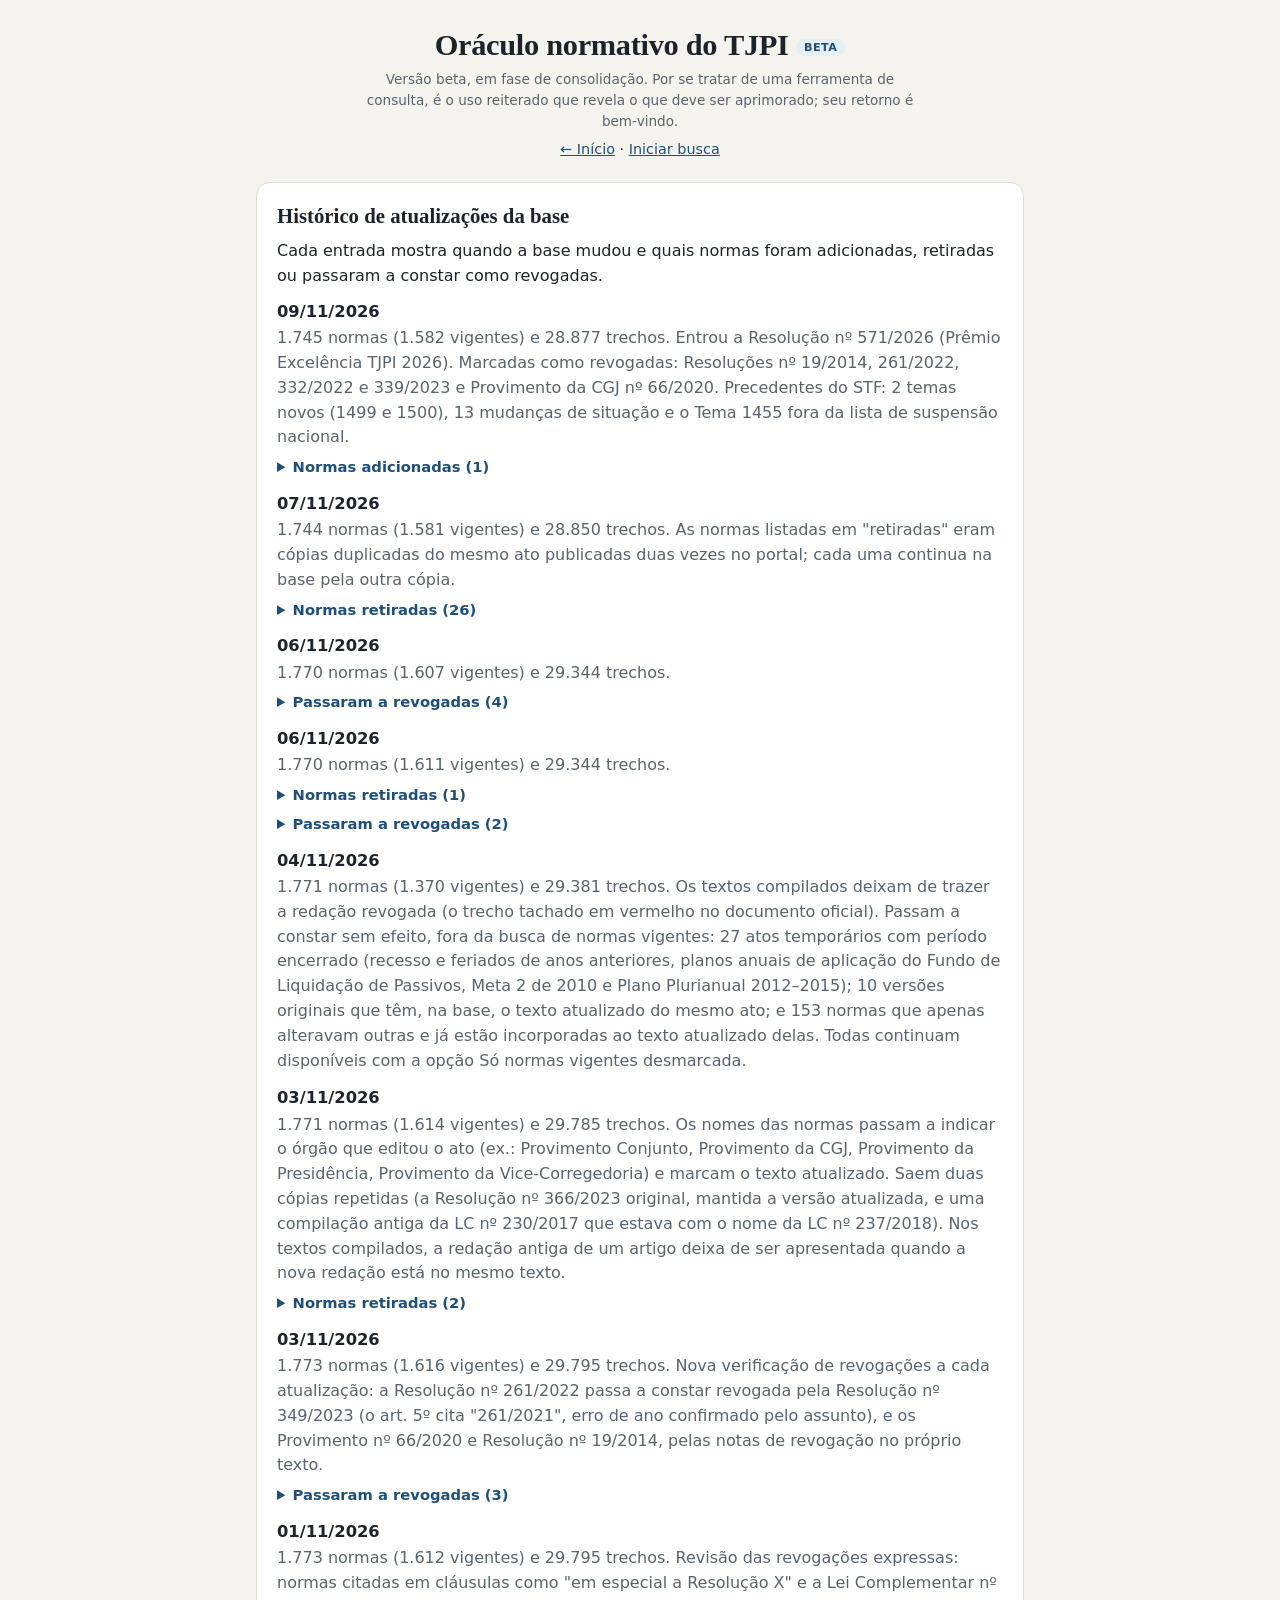
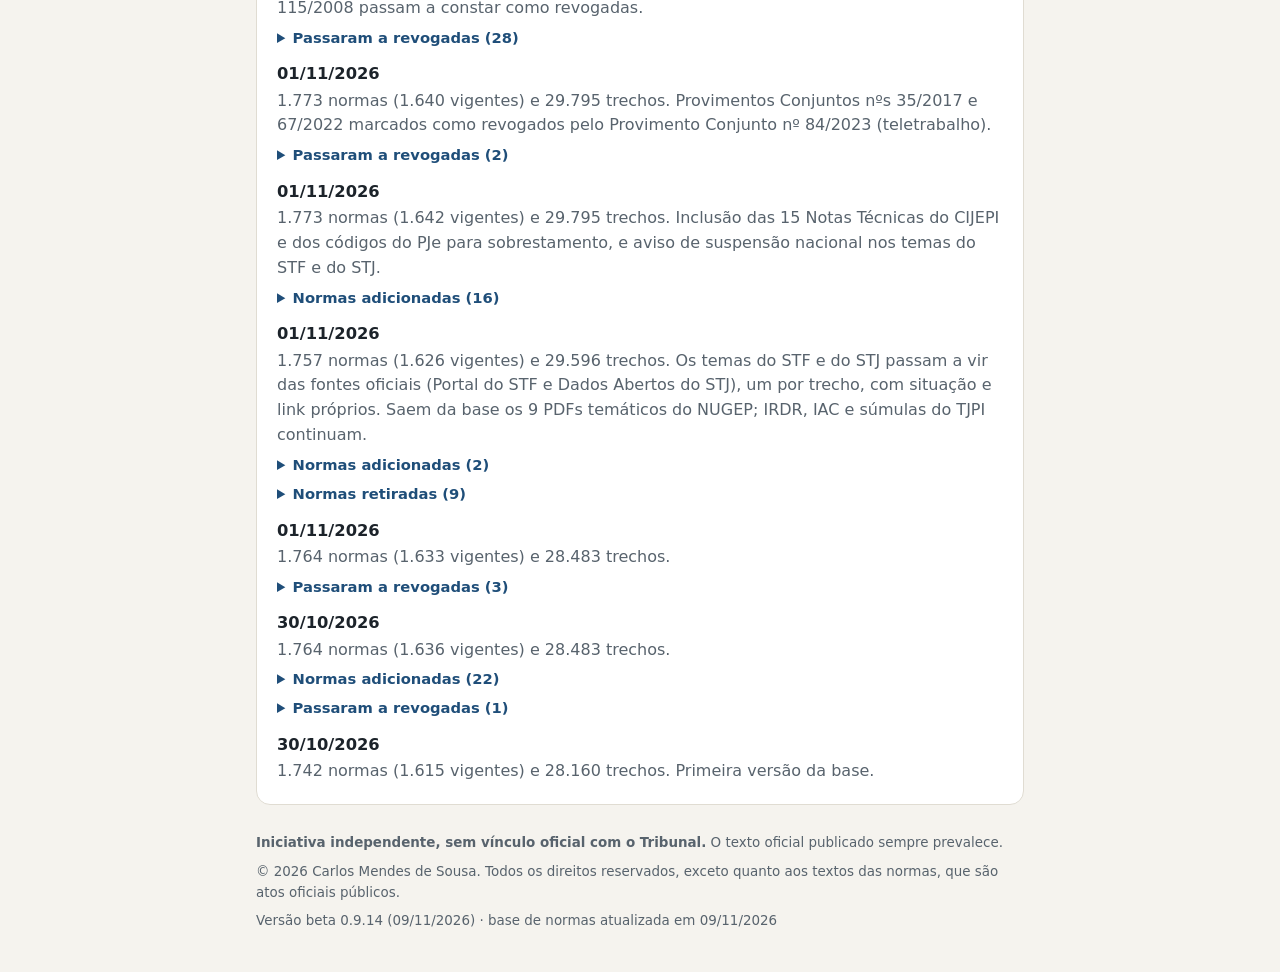
==== atualizacoes.html @ 9269ece1 "Beta 0.9.14: Resolucao 571/2026 (Premio Excelencia TJPI 2026), 5 revogacoes (Res. 19/2014, 261/2022," ====
<!doctype html>
<html lang="pt-BR">
<head>
<meta charset="utf-8">
<meta name="viewport" content="width=device-width, initial-scale=1">
<title>Histórico de atualizações</title>
<meta name="description" content="Histórico de atualizações da base de normas do Oráculo normativo do TJPI.">
<link rel="icon" href="data:image/svg+xml,%3Csvg xmlns='http://www.w3.org/2000/svg' viewBox='0 0 32 32'%3E%3Crect width='32' height='32' rx='7' fill='%231f4e79'/%3E%3Cpath d='M6 12 16 6l10 6H6Zm2 2v9m5.300-9v9m5.400-9v9m5.300-9v9M5 25h22' fill='none' stroke='%23fff' stroke-width='1.800' stroke-linecap='round' stroke-linejoin='round'/%3E%3C/svg%3E">
<link rel="stylesheet" href="estilo.css?v=27d7f47ef791">
</head>
<body>
<header class="topo">
  <h1><a href="index.html" class="titulo-link">Oráculo normativo do TJPI</a> <span class="selo beta">Beta</span></h1>
  <p class="aviso-beta">Versão beta, em fase de consolidação. Por se tratar de uma ferramenta de consulta, é o uso reiterado que revela o que deve ser aprimorado; seu retorno é bem-vindo.</p>
  <p class="nav-topo"><a href="index.html">← Início</a> · <a href="busca.html">Iniciar busca</a></p>
</header>

<main>
  <section class="bloco">
    <h2>Histórico de atualizações da base</h2>
    <p>Cada entrada mostra quando a base mudou e quais normas foram adicionadas, retiradas ou passaram a constar como revogadas.</p>
    <ol id="historico" class="historico"></ol>
    <p id="vazio" class="dica" hidden>Não foi possível carregar o histórico agora.</p>
  </section>
</main>

<footer class="rodape">
  <p><strong>Iniciativa independente, sem vínculo oficial com o Tribunal.</strong> O texto oficial publicado sempre prevalece.</p>
  <p>&copy; 2026 Carlos Mendes de Sousa. Todos os direitos reservados, exceto quanto aos textos das normas, que s&atilde;o atos oficiais p&uacute;blicos.</p>
  <p class="versao-site" data-versao>Versão beta 0.9 (02/11/2026)</p>
</footer>
<script src="versao.js?v=27d7f47ef791"></script>

<script>
  function lista(titulo, nomes) {
    if (!nomes.length) return null;
    const d = document.createElement("details"), s = document.createElement("summary"), ul = document.createElement("ul");
    s.textContent = `${titulo} (${nomes.length})`;
    nomes.forEach((n) => { const li = document.createElement("li"); li.textContent = n; ul.appendChild(li); });
    d.append(s, ul);
    return d;
  }
  fetch("dados/historico.json?" + Date.now()).then((r) => r.json()).then((h) => {
    const ol = document.getElementById("historico");
    h.forEach((e) => {
      const li = document.createElement("li"), t = document.createElement("h3"), p = document.createElement("p");
      const [a, m, d] = e.data.split("-");
      t.textContent = `${d}/${m}/${a}`;
      p.textContent = `${e.normas.toLocaleString("pt-BR")} normas (${e.vigentes.toLocaleString("pt-BR")} vigentes) e ${e.trechos.toLocaleString("pt-BR")} trechos. ${e.nota || ""}`;
      li.append(t, p);
      [["Normas adicionadas", e.adicionadas], ["Normas retiradas", e.retiradas], ["Passaram a revogadas", e.revogadas]]
        .forEach(([ti, ns]) => { const x = lista(ti, ns); if (x) li.append(x); });
      ol.appendChild(li);
    });
  }).catch(() => { document.getElementById("vazio").hidden = false; });
</script>
<script data-goatcounter="https://oraculo-normativo.goatcounter.com/count" async src="https://gc.zgo.at/count.js"></script>
</body>
</html>
---- estilo.css ----
:root {
  --fundo: #f5f3ee;
  --cartao: #ffffff;
  --cartao-2: #faf8f4;
  --texto: #1c232a;
  --suave: #58636d;
  --borda: #e0dcd2;
  --borda-forte: #bdb7a9;
  --primaria: #1f4e79;
  --primaria-forte: #173c5e;
  --primaria-fundo: #e6eef5;
  --primaria-texto: #ffffff;
  --vigente: #1e6b3a;
  --vigente-fundo: #e3f2e7;
  --revogada: #9a2b1f;
  --revogada-fundo: #f8e4e1;
  --marca-texto: #fff0a8;
  --sombra: 0 1px 2px rgba(28, 35, 42, .05), 0 4px 16px rgba(28, 35, 42, .05);
  --titulo: "Iowan Old Style", "Palatino Linotype", Palatino, Georgia, serif;
}
@media (prefers-color-scheme: dark) {
  :root:not([data-theme="light"]) {
    --fundo: #14181c; --cartao: #1d2328; --cartao-2: #191e23; --texto: #e7e9eb; --suave: #a0abb4;
    --borda: #30383f; --borda-forte: #4a545c; --primaria: #7db4e6; --primaria-forte: #9cc7ee;
    --primaria-fundo: #1f3142; --primaria-texto: #0d1b27; --vigente: #8fd3a5; --vigente-fundo: #1d3527;
    --revogada: #f0a196; --revogada-fundo: #3d221e; --marca-texto: #5a4d00;
    --sombra: 0 1px 2px rgba(0, 0, 0, .3);
  }
}
:root[data-theme="dark"] {
  --fundo: #14181c; --cartao: #1d2328; --cartao-2: #191e23; --texto: #e7e9eb; --suave: #a0abb4;
  --borda: #30383f; --borda-forte: #4a545c; --primaria: #7db4e6; --primaria-forte: #9cc7ee;
  --primaria-fundo: #1f3142; --primaria-texto: #0d1b27; --vigente: #8fd3a5; --vigente-fundo: #1d3527;
  --revogada: #f0a196; --revogada-fundo: #3d221e; --marca-texto: #5a4d00;
  --sombra: 0 1px 2px rgba(0, 0, 0, .3);
}

* { box-sizing: border-box; }
[hidden] { display: none !important; }
html { scroll-behavior: smooth; -webkit-text-size-adjust: 100%; }
body {
  margin: 0; background: var(--fundo); color: var(--texto);
  font: 16px/1.55 system-ui, -apple-system, "Segoe UI", Roboto, sans-serif;
}
main, .topo, .rodape { max-width: 800px; margin: 0 auto; padding: 0 16px; }
:focus-visible { outline: 2px solid var(--primaria); outline-offset: 2px; }
a { color: var(--primaria); }

/* cabecalho */
.topo { padding-top: 28px; padding-bottom: 8px; text-align: center; }
.templo { display: block; width: 104px; height: auto; margin: 0 auto 10px; color: var(--primaria); opacity: .75; }
h1 { margin: 0; font: 600 1.9rem/1.15 var(--titulo); letter-spacing: -.01em; }

.titulo-link { color: inherit; text-decoration: none; }
.nav-topo { margin: 6px 0 0; font-size: .9rem; }
.aviso-beta { max-width: 560px; margin: 6px auto 0; color: var(--suave); font-size: .85rem; }
.lema { max-width: 560px; margin: 10px auto 0; color: var(--suave); font-size: 1.05rem; }

/* pagina inicial */
.bloco { background: var(--cartao); border: 1px solid var(--borda); border-radius: 14px; padding: 20px; margin-top: 14px; }
.bloco h2 { margin: 0 0 10px; font: 600 1.3rem/1.25 var(--titulo); }
.bloco h3 { margin: 0 0 4px; font-size: 1.02rem; line-height: 1.3; }
.bloco p { margin: 0 0 10px; }
.bloco p:last-child { margin-bottom: 0; }
.como { list-style: none; padding: 0; margin: 14px 0; display: grid; gap: 14px; }
.como li { display: flex; gap: 12px; align-items: flex-start; }
.como p { margin: 0; color: var(--suave); }
.confira { color: var(--suave); font-size: .92rem; }
.botao-principal {
  display: block; width: fit-content; min-width: 260px; margin: 18px auto 10px; padding: 14px 32px; border-radius: 12px; text-align: center;
  background: var(--primaria); color: var(--primaria-texto); font-weight: 700; font-size: 1.08rem; letter-spacing: .04em; text-decoration: none;
  box-shadow: var(--sombra); transition: background .15s;
}
.botao-principal:hover { background: var(--primaria-forte); }
.centro { text-align: center; }
.numeros { display: grid; grid-template-columns: repeat(3, 1fr); gap: 8px; margin: 12px 0 14px; }
.numeros div { background: var(--cartao-2); border: 1px solid var(--borda); border-radius: 10px; padding: 12px; text-align: center; }
.numeros dt { font: 600 1.45rem/1.2 var(--titulo); color: var(--primaria); }
.numeros dd { margin: 2px 0 0; font-size: .84rem; color: var(--suave); }
.link-seta { font-weight: 600; }
.avisos { margin: 0; padding-left: 20px; display: grid; gap: 6px; }
.opcoes { display: grid; grid-template-columns: repeat(2, 1fr); gap: 12px; margin-top: 12px; }
.opcao { display: flex; flex-direction: column; background: var(--cartao-2); border: 1px solid var(--borda); border-radius: 12px; padding: 14px; }
.opcao p { font-size: .92rem; color: var(--suave); }
.opcao .tamanho { padding: 8px 10px; border-radius: 8px; background: var(--marca-texto); color: var(--texto); font-size: .87rem; }
.em-breve { margin-top: auto; align-self: flex-start; padding: 4px 12px; border-radius: 99px; background: var(--borda); color: var(--suave); font-size: .82rem; font-weight: 600; }
.historico { list-style: none; padding: 0; margin: 12px 0 0; display: grid; gap: 14px; }
.historico li > p { margin: 0; color: var(--suave); }
.historico details { margin-top: 6px; font-size: .92rem; }
.historico summary { cursor: pointer; color: var(--primaria); font-weight: 600; }
.historico ul { margin: 6px 0 0; padding-left: 20px; }

/* etapas: uma por vez fica em destaque; as seguintes aguardam, as concluidas ganham um visto */
.etapa { background: var(--cartao); border: 1px solid var(--borda); border-radius: 14px; padding: 16px; margin-top: 12px; transition: opacity .2s, border-color .2s; }
.etapa h2 { display: flex; align-items: center; gap: 10px; margin: 0 0 12px; font: 600 1.2rem/1.25 var(--titulo); }
.etapa.ativa { border: 2px solid var(--primaria); padding: 15px; box-shadow: var(--sombra); }
.etapa.bloqueada { background: transparent; opacity: .62; }
.etapa.bloqueada .num { background: transparent; color: var(--suave); box-shadow: inset 0 0 0 1.5px var(--borda-forte); }
.etapa.feita .num { background: var(--vigente); color: var(--cartao); font-size: 0; }
.etapa.feita .num::after { content: "✓"; font-size: .9rem; }
.num {
  display: inline-grid; place-items: center; flex: none; width: 28px; height: 28px; border-radius: 50%;
  background: var(--primaria); color: var(--primaria-texto); font: 700 .85rem/1 system-ui, sans-serif;
}
.linha-campo { display: flex; gap: 8px; align-items: stretch; }
.linha-campo input, .linha-campo textarea {
  flex: 1; min-width: 0; min-height: 50px; font: inherit; font-size: 1.05rem; padding: 10px 14px; resize: vertical;
  border: 1px solid var(--borda-forte); border-radius: 10px; background: var(--cartao); color: var(--texto);
}
.linha-campo input::placeholder, .linha-campo textarea::placeholder { color: var(--suave); opacity: .85; }
.linha-campo button { flex: none; }
.dica { margin: 8px 0 0; font-size: .87rem; color: var(--suave); }
.ou { display: flex; align-items: center; gap: 10px; margin: 14px 0 10px; color: var(--suave); font-size: .87rem; }
.ou::before, .ou::after { content: ""; flex: 1; height: 1px; background: var(--borda); }
.largo { width: 100%; }
button {
  font: inherit; cursor: pointer; border: 0; border-radius: 10px; min-height: 44px; padding: 10px 18px;
  background: var(--primaria); color: var(--primaria-texto); font-weight: 600; transition: background .15s;
}
button:hover:not(:disabled) { background: var(--primaria-forte); }
button.secundario { background: transparent; color: var(--primaria); box-shadow: inset 0 0 0 1.5px var(--primaria); }
button.secundario:hover:not(:disabled) { background: var(--primaria-fundo); }
button.laranja:not(:disabled) { background: #c2570c; color: #fff; }
button.laranja:hover:not(:disabled) { background: #a34a0a; }
.filtro-destaque { min-height: 38px; padding: 6px 14px; font-size: .86rem; letter-spacing: .02em; }
.filtro-destaque[aria-pressed="true"] { box-shadow: 0 0 0 2px var(--cartao), 0 0 0 4px #c2570c; }
button:disabled { background: var(--borda); color: var(--suave); box-shadow: none; cursor: not-allowed; }
.filtros { display: flex; flex-wrap: wrap; gap: 8px 18px; align-items: center; margin-top: 12px; padding-top: 12px; border-top: 1px solid var(--borda); font-size: .93rem; }
.filtros label { display: inline-flex; align-items: center; gap: 8px; cursor: pointer; }
.filtros input { width: 18px; height: 18px; margin: 0; accent-color: var(--primaria); }
.filtros select { font: inherit; min-height: 38px; padding: 6px 10px; border-radius: 8px; border: 1px solid var(--borda-forte); background: var(--cartao); color: var(--texto); }
.motor { margin-left: auto; color: var(--suave); font-size: .82rem; }

.exemplos { display: flex; flex-wrap: wrap; align-items: center; gap: 8px; margin: 10px 0 0; font-size: .9rem; color: var(--suave); }
.exemplos button {
  min-height: 36px; padding: 6px 12px; border-radius: 99px; font-weight: 500; font-size: .88rem;
  background: var(--cartao); color: var(--primaria); box-shadow: inset 0 0 0 1px var(--borda-forte);
}
.exemplos button:hover:not(:disabled) { background: var(--primaria-fundo); }

.estado { color: var(--suave); font-size: .92rem; margin: 12px 0 0; }
.estado:empty { display: none; }

/* carregamento */
.carga { background: var(--cartao); border: 1px solid var(--borda); border-radius: 12px; padding: 12px 16px; margin-top: 12px; }
.carga-topo { display: flex; align-items: center; gap: 10px; font-weight: 600; font-size: .95rem; }
.carga-pct { margin-left: auto; color: var(--suave); font-variant-numeric: tabular-nums; }
.carga-dica { margin: 6px 0 0; color: var(--suave); font-size: .85rem; }
.barra { height: 6px; border-radius: 99px; background: var(--borda); overflow: hidden; margin-top: 10px; }
.barra > div { height: 100%; width: 0; background: var(--primaria); border-radius: 99px; transition: width .4s ease; }
.giro { width: 16px; height: 16px; flex: none; border-radius: 50%; border: 2px solid var(--borda); border-top-color: var(--primaria); animation: giro .9s linear infinite; }
@keyframes giro { to { transform: rotate(360deg); } }

/* resultados */
.passo-titulo { display: flex; align-items: center; gap: 10px; margin: 28px 0 12px; }
.passo-titulo h2 { margin: 0; font: 600 1.2rem/1.25 var(--titulo); }
.contagem { color: var(--suave); font-size: .9rem; white-space: nowrap; }
.resultados { list-style: none; padding: 0; margin: 0; display: grid; gap: 12px; }
.res { background: var(--cartao); border: 1px solid var(--borda); border-radius: 12px; padding: 16px; }
.res.revogada { border-left: 4px solid var(--revogada); }
.res-cab { display: flex; flex-wrap: wrap; gap: 4px 10px; align-items: center; }
.res-norma { font-weight: 700; font-size: 1.02rem; line-height: 1.3; }
.res-rotulo { color: var(--primaria); font-weight: 600; }
.selo { font-size: .7rem; font-weight: 700; padding: 2px 8px; border-radius: 99px; text-transform: uppercase; letter-spacing: .04em; white-space: nowrap; }
.selo.vigente { color: var(--vigente); background: var(--vigente-fundo); }
.selo.revogada { color: var(--revogada); background: var(--revogada-fundo); }
.selo.tema { white-space: normal; color: var(--suave); background: var(--cartao-2); box-shadow: inset 0 0 0 1px var(--borda); }
.selo.vigente.tema { color: var(--vigente); background: var(--vigente-fundo); box-shadow: none; }
.selo.revogada.tema { color: var(--revogada); background: var(--revogada-fundo); box-shadow: none; }
.selo.beta { color: var(--primaria); background: var(--primaria-fundo); font-family: system-ui, sans-serif; vertical-align: middle; }
.falha-area { text-align: center; margin: 16px 0 4px; }
button.falha-botao { background: #c62828; color: #fff; font-size: 1.12rem; font-weight: 700; padding: 12px 24px; min-height: 50px; max-width: 100%; box-shadow: 0 2px 6px rgba(0,0,0,.25); }
button.falha-botao:hover:not(:disabled) { background: #a51d1d; }
.falha-dialogo { max-width: 460px; width: calc(100% - 32px); border: 1px solid var(--borda); border-radius: 8px; background: var(--cartao-2); color: inherit; padding: 16px; }
.falha-dialogo h2 { margin-top: 0; }
.falha-dialogo input, .falha-dialogo textarea { width: 100%; box-sizing: border-box; margin-top: 6px; font: inherit; }
.falha-dialogo textarea { display: block; margin-bottom: 10px; resize: vertical; }
.falha-botoes { display: flex; justify-content: flex-end; gap: 16px; margin-top: 14px; }
.aviso-suspensao { margin: 8px 0 0; padding: 8px 10px; font-size: .86rem; color: var(--revogada); background: var(--revogada-fundo); border-left: 4px solid var(--revogada); border-radius: 4px; }
.aviso-suspensao strong { text-transform: uppercase; letter-spacing: .03em; }
.res-meta { color: var(--suave); font-size: .84rem; margin: 6px 0 0; }
.res-texto { white-space: pre-line; margin: 12px 0 8px; padding-top: 12px; border-top: 1px solid var(--borda); overflow-wrap: anywhere; }
.res-texto.recolhido { max-height: 14em; overflow: hidden; -webkit-mask-image: linear-gradient(#000 72%, transparent); mask-image: linear-gradient(#000 72%, transparent); }
mark { background: var(--marca-texto); color: inherit; border-radius: 3px; padding: 0 1px; }
.res-pe { display: flex; flex-wrap: wrap; align-items: center; gap: 4px 18px; font-size: .9rem; }
.res-pe a, .link { color: var(--primaria); background: none; padding: 8px 0; min-height: 0; font-weight: 600; }
.link:hover:not(:disabled) { background: none; text-decoration: underline; }

/* passo 3 */
.ia-resumo { margin: 0; padding: 10px 12px; border-radius: 8px; background: var(--cartao-2); border: 1px solid var(--borda); font-size: .9rem; overflow-wrap: anywhere; }
.ia-botoes { display: flex; flex-wrap: wrap; gap: 8px; margin-top: 12px; }
.ia-aviso { margin: 12px 0 0; padding: 10px 12px; border-radius: 8px; font-weight: 600; font-size: .92rem; color: var(--vigente); background: var(--vigente-fundo); overflow-wrap: anywhere; }
.ia-texto { display: block; width: 100%; min-height: 180px; margin-top: 10px; font: .85rem/1.4 ui-monospace, Consolas, monospace; padding: 10px;
  border: 1px solid var(--borda); border-radius: 8px; background: var(--cartao-2); color: var(--texto); }
.etapa details { margin-top: 10px; font-size: .9rem; color: var(--suave); }
.etapa summary { cursor: pointer; color: var(--primaria); font-weight: 600; padding: 4px 0; }
.etapa details p { margin: 6px 0 0; }

.rodape { color: var(--suave); font-size: .84rem; padding-top: 28px; padding-bottom: 32px; }
.rodape p { margin: 0 0 8px; }
.vis-oculto { position: absolute; width: 1px; height: 1px; overflow: hidden; clip: rect(0 0 0 0); }

@media (prefers-reduced-motion: reduce) {
  html { scroll-behavior: auto; }
  .giro { animation-duration: 3s; }
  .barra > div, button { transition: none; }
}

@media (max-width: 600px) {
  .topo { padding-top: 20px; }
  .templo { width: 84px; }
  h1 { font-size: 1.5rem; }
  .lema { font-size: .98rem; }
  .bloco { padding: 14px; }
  .numeros, .opcoes { grid-template-columns: 1fr; }
  .numeros div { display: flex; align-items: baseline; justify-content: space-between; gap: 10px; padding: 8px 12px; }
  .botao-principal { width: 100%; min-width: 0; }
  .etapa { padding: 12px; }
  .etapa.ativa { padding: 11px; }
  .etapa h2, .passo-titulo h2 { font-size: 1.1rem; }
  .linha-campo { flex-direction: column; }
  .filtros select { flex: 1 1 100%; min-width: 0; }
  .filtro-destaque { flex: 1 1 100%; }
  .motor { margin-left: 0; width: 100%; }
  .ia-botoes button { flex: 1 1 100%; }
}
.ia-limite { font-size: .85rem; color: var(--suave); margin: 8px 0 0; }
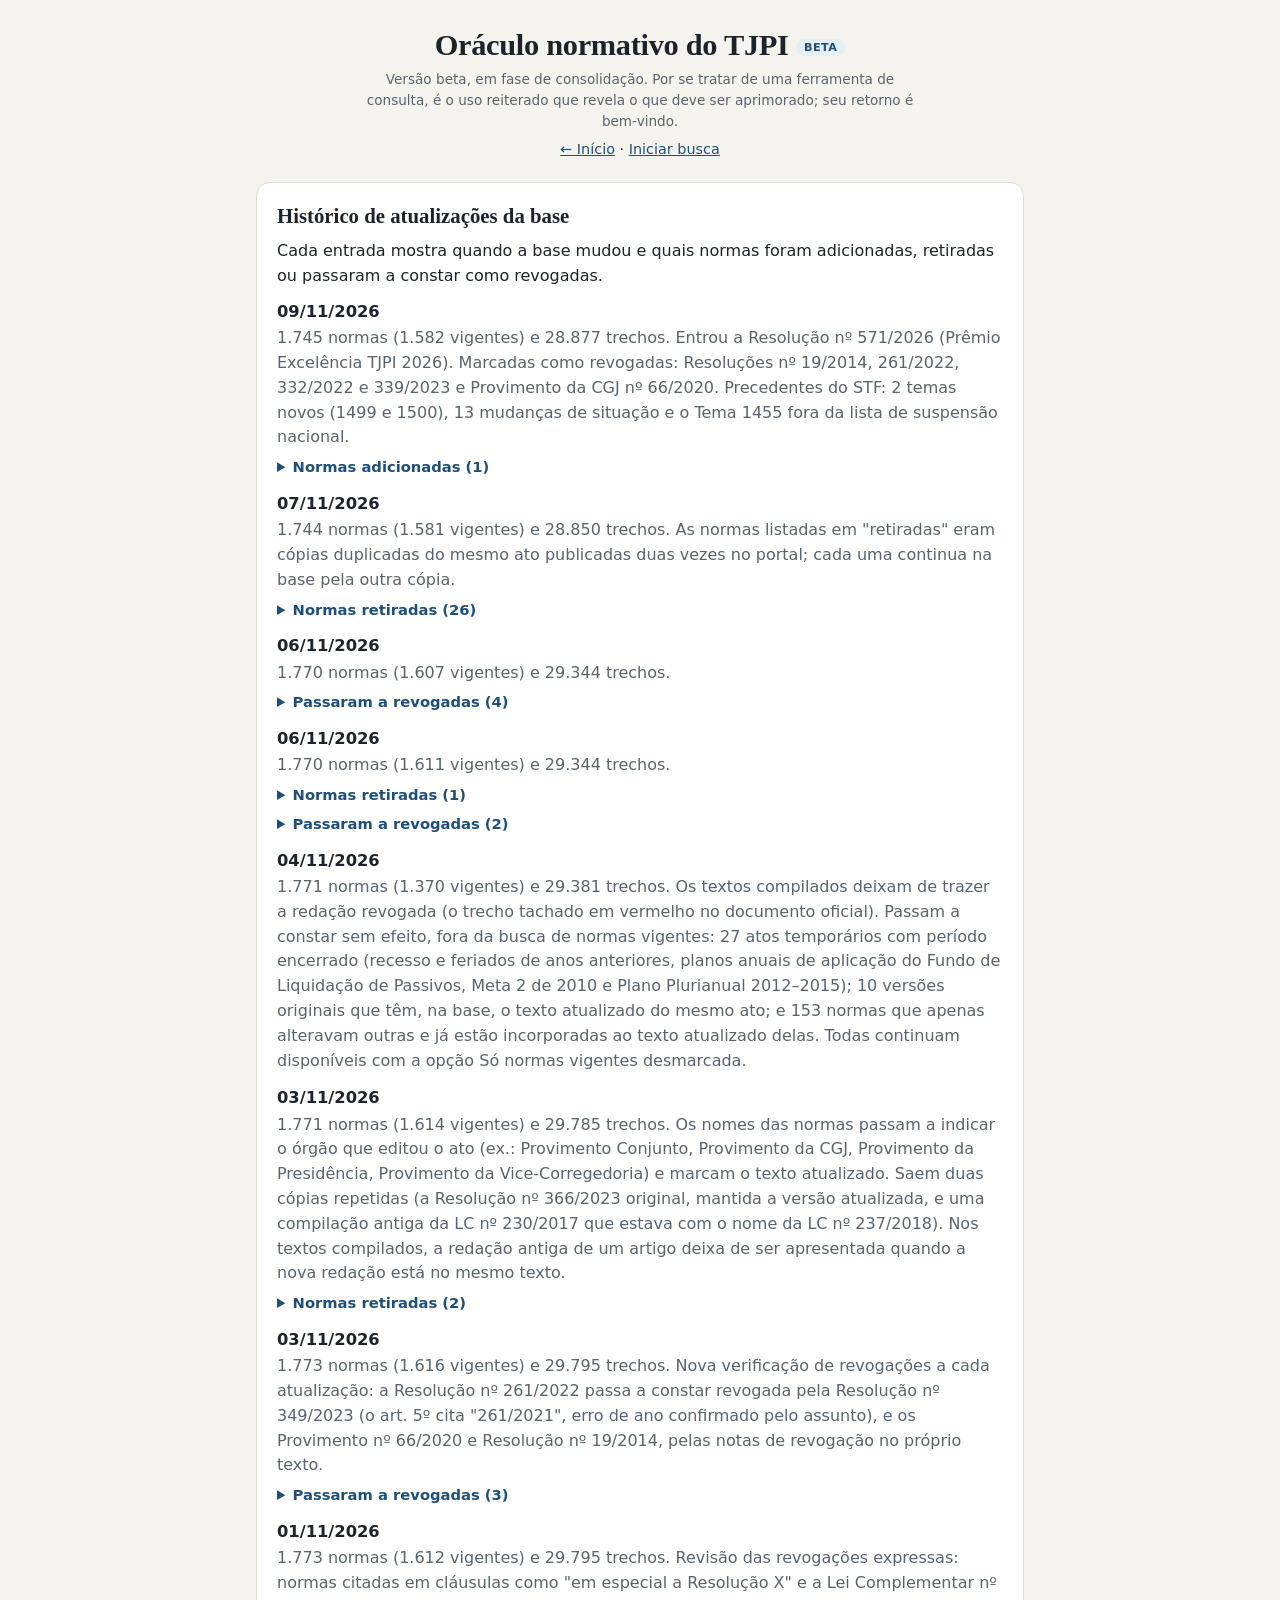
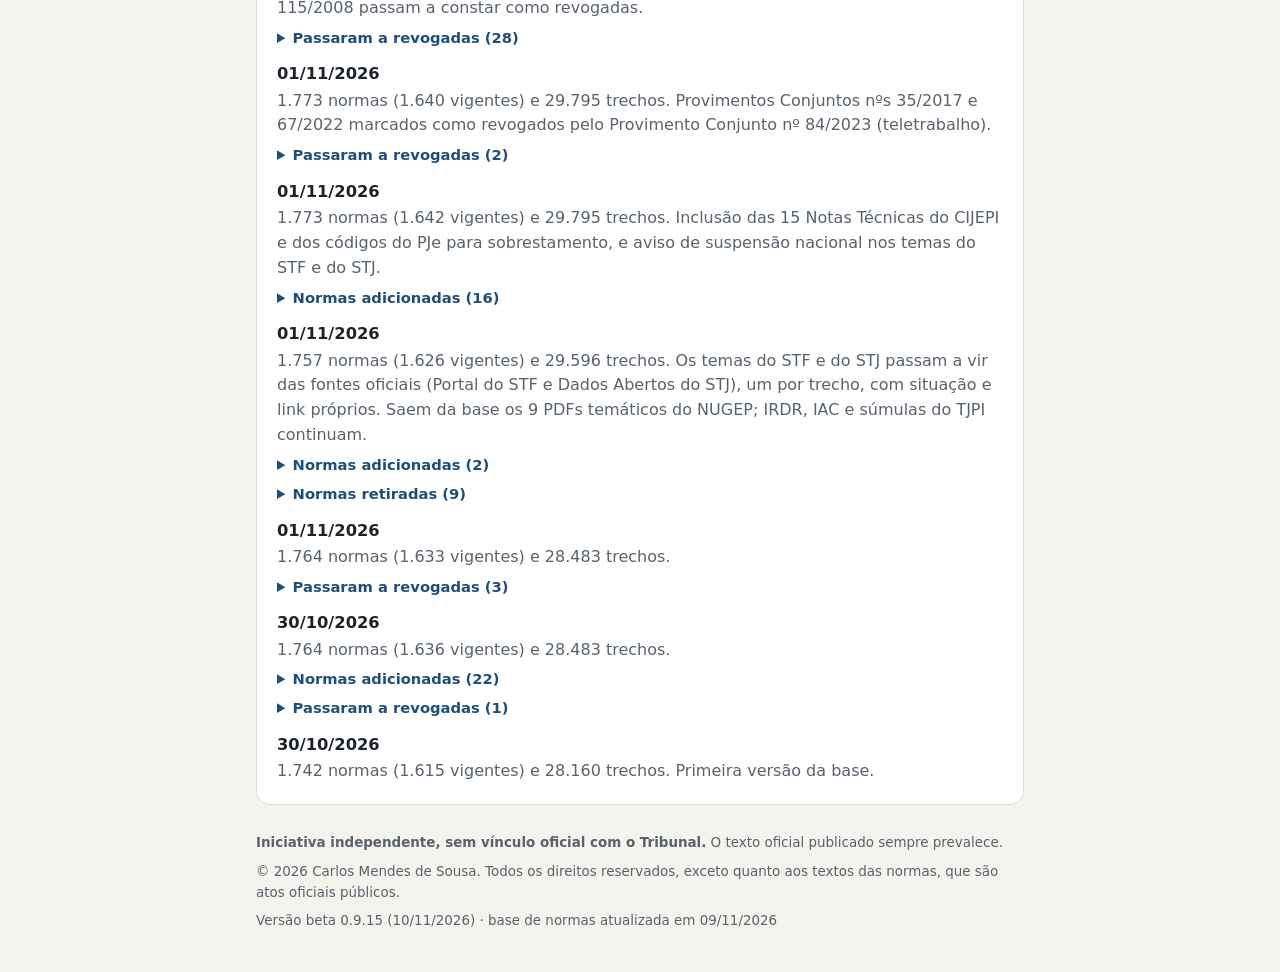
==== commit 00a9b1b1: "Versao 0.9.15: consulta geral sobre norma citada pelo numero leva os trechos dela; corrige numero co" ====
--- a/atualizacoes.html
+++ b/atualizacoes.html
@@ -6,7 +6,7 @@
 <title>Histórico de atualizações</title>
 <meta name="description" content="Histórico de atualizações da base de normas do Oráculo normativo do TJPI.">
 <link rel="icon" href="data:image/svg+xml,%3Csvg xmlns='http://www.w3.org/2000/svg' viewBox='0 0 32 32'%3E%3Crect width='32' height='32' rx='7' fill='%231f4e79'/%3E%3Cpath d='M6 12 16 6l10 6H6Zm2 2v9m5.300-9v9m5.400-9v9m5.300-9v9M5 25h22' fill='none' stroke='%23fff' stroke-width='1.800' stroke-linecap='round' stroke-linejoin='round'/%3E%3C/svg%3E">
-<link rel="stylesheet" href="estilo.css?v=27d7f47ef791">
+<link rel="stylesheet" href="estilo.css?v=77dae7261896">
 </head>
 <body>
 <header class="topo">
@@ -29,7 +29,7 @@
   <p>&copy; 2026 Carlos Mendes de Sousa. Todos os direitos reservados, exceto quanto aos textos das normas, que s&atilde;o atos oficiais p&uacute;blicos.</p>
   <p class="versao-site" data-versao>Versão beta 0.9 (02/11/2026)</p>
 </footer>
-<script src="versao.js?v=27d7f47ef791"></script>
+<script src="versao.js?v=77dae7261896"></script>
 
 <script>
   function lista(titulo, nomes) {
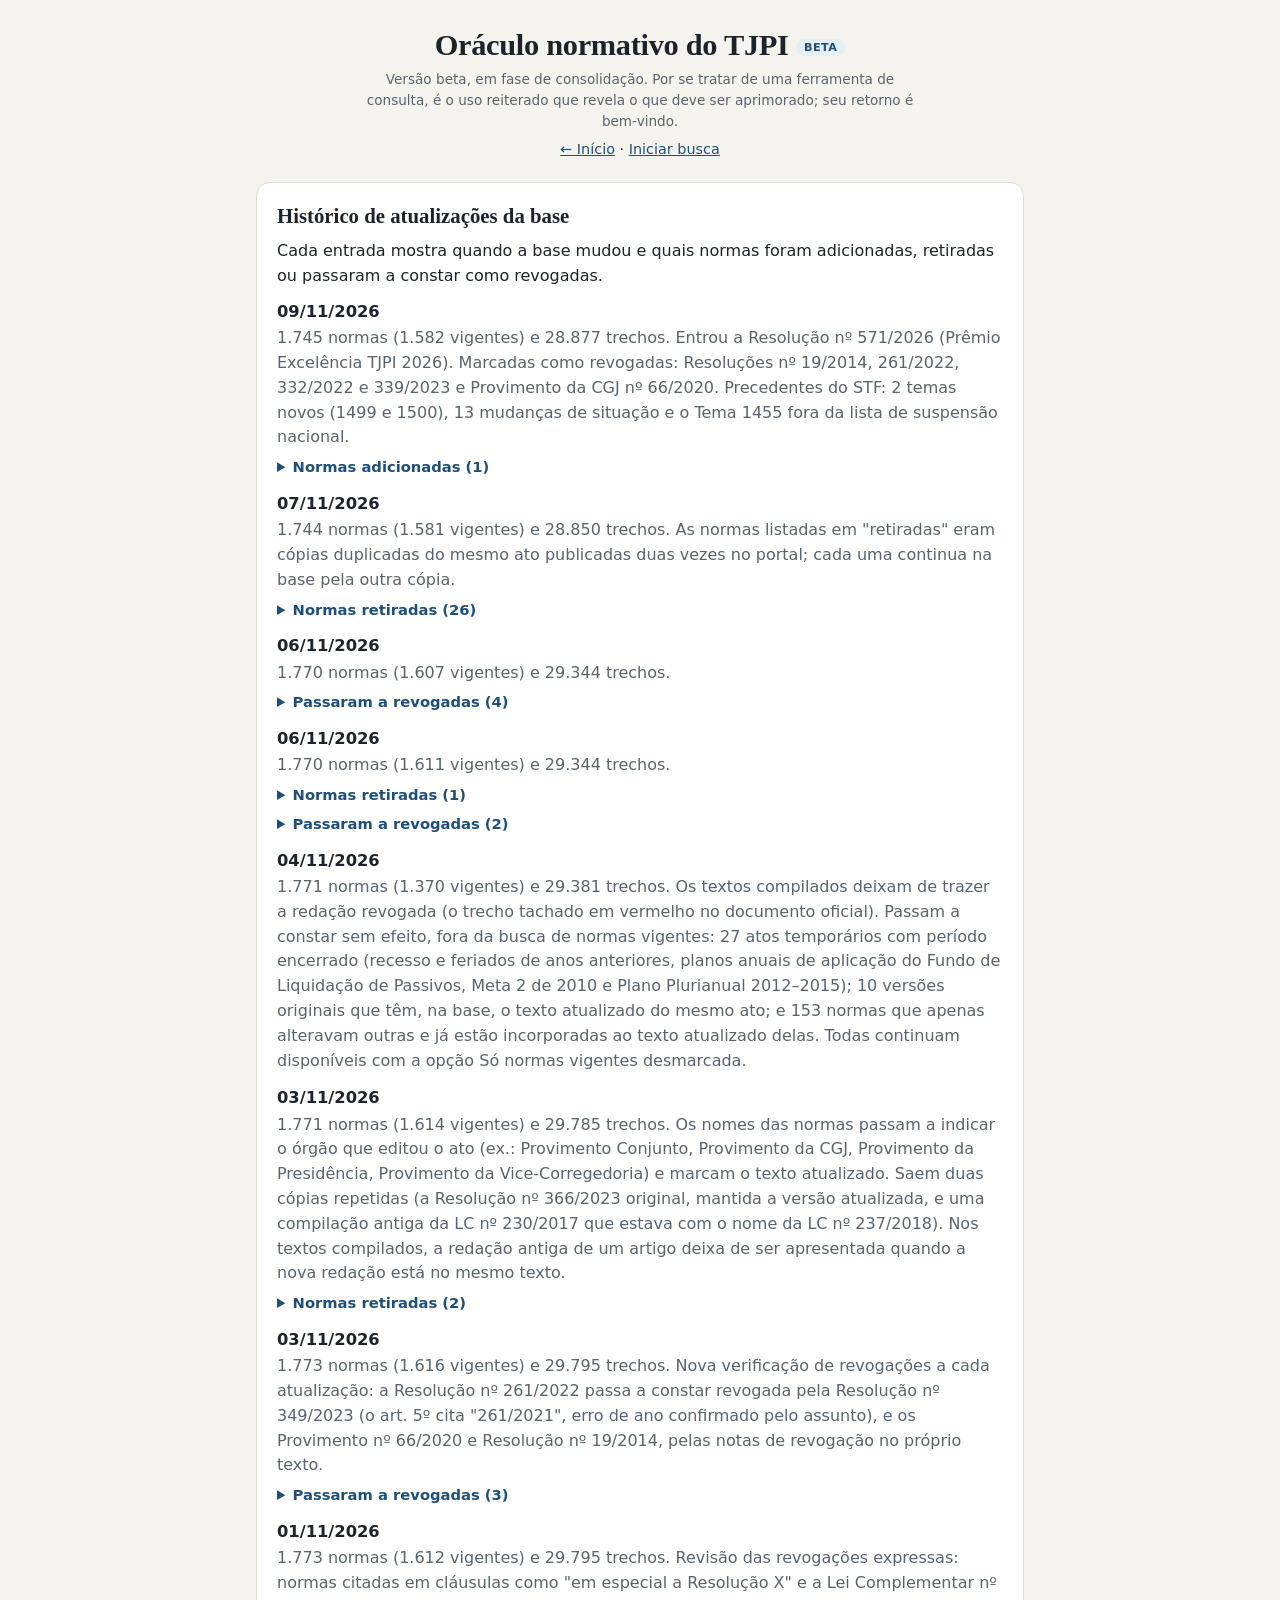
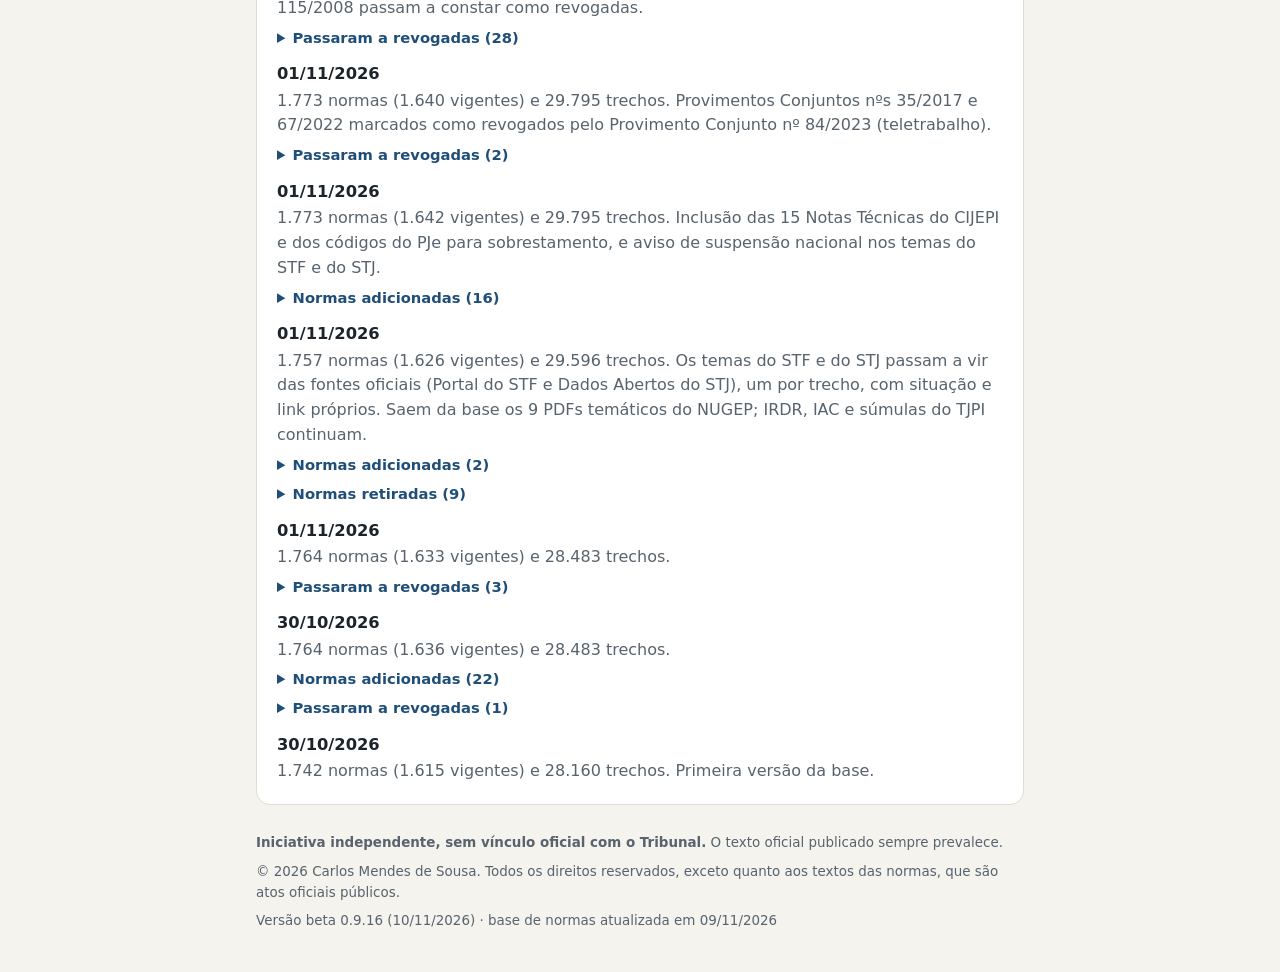
==== commit f5746284: "Versao 0.9.16: botao 'Nao achei' vira 'Nao encontrou o que procurava? Avise-nos para que possamos me" ====
--- a/atualizacoes.html
+++ b/atualizacoes.html
@@ -6,7 +6,7 @@
 <title>Histórico de atualizações</title>
 <meta name="description" content="Histórico de atualizações da base de normas do Oráculo normativo do TJPI.">
 <link rel="icon" href="data:image/svg+xml,%3Csvg xmlns='http://www.w3.org/2000/svg' viewBox='0 0 32 32'%3E%3Crect width='32' height='32' rx='7' fill='%231f4e79'/%3E%3Cpath d='M6 12 16 6l10 6H6Zm2 2v9m5.300-9v9m5.400-9v9m5.300-9v9M5 25h22' fill='none' stroke='%23fff' stroke-width='1.800' stroke-linecap='round' stroke-linejoin='round'/%3E%3C/svg%3E">
-<link rel="stylesheet" href="estilo.css?v=77dae7261896">
+<link rel="stylesheet" href="estilo.css?v=0bcd01842cfb">
 </head>
 <body>
 <header class="topo">
@@ -29,7 +29,7 @@
   <p>&copy; 2026 Carlos Mendes de Sousa. Todos os direitos reservados, exceto quanto aos textos das normas, que s&atilde;o atos oficiais p&uacute;blicos.</p>
   <p class="versao-site" data-versao>Versão beta 0.9 (02/11/2026)</p>
 </footer>
-<script src="versao.js?v=77dae7261896"></script>
+<script src="versao.js?v=0bcd01842cfb"></script>
 
 <script>
   function lista(titulo, nomes) {
--- a/estilo.css
+++ b/estilo.css
@@ -169,6 +169,7 @@
 .selo.revogada.tema { color: var(--revogada); background: var(--revogada-fundo); box-shadow: none; }
 .selo.beta { color: var(--primaria); background: var(--primaria-fundo); font-family: system-ui, sans-serif; vertical-align: middle; }
 .falha-area { text-align: center; margin: 16px 0 4px; }
+.falha-pergunta { display: block; font-weight: 600; margin-bottom: 8px; }
 button.falha-botao { background: #c62828; color: #fff; font-size: 1.12rem; font-weight: 700; padding: 12px 24px; min-height: 50px; max-width: 100%; box-shadow: 0 2px 6px rgba(0,0,0,.25); }
 button.falha-botao:hover:not(:disabled) { background: #a51d1d; }
 .falha-dialogo { max-width: 460px; width: calc(100% - 32px); border: 1px solid var(--borda); border-radius: 8px; background: var(--cartao-2); color: inherit; padding: 16px; }
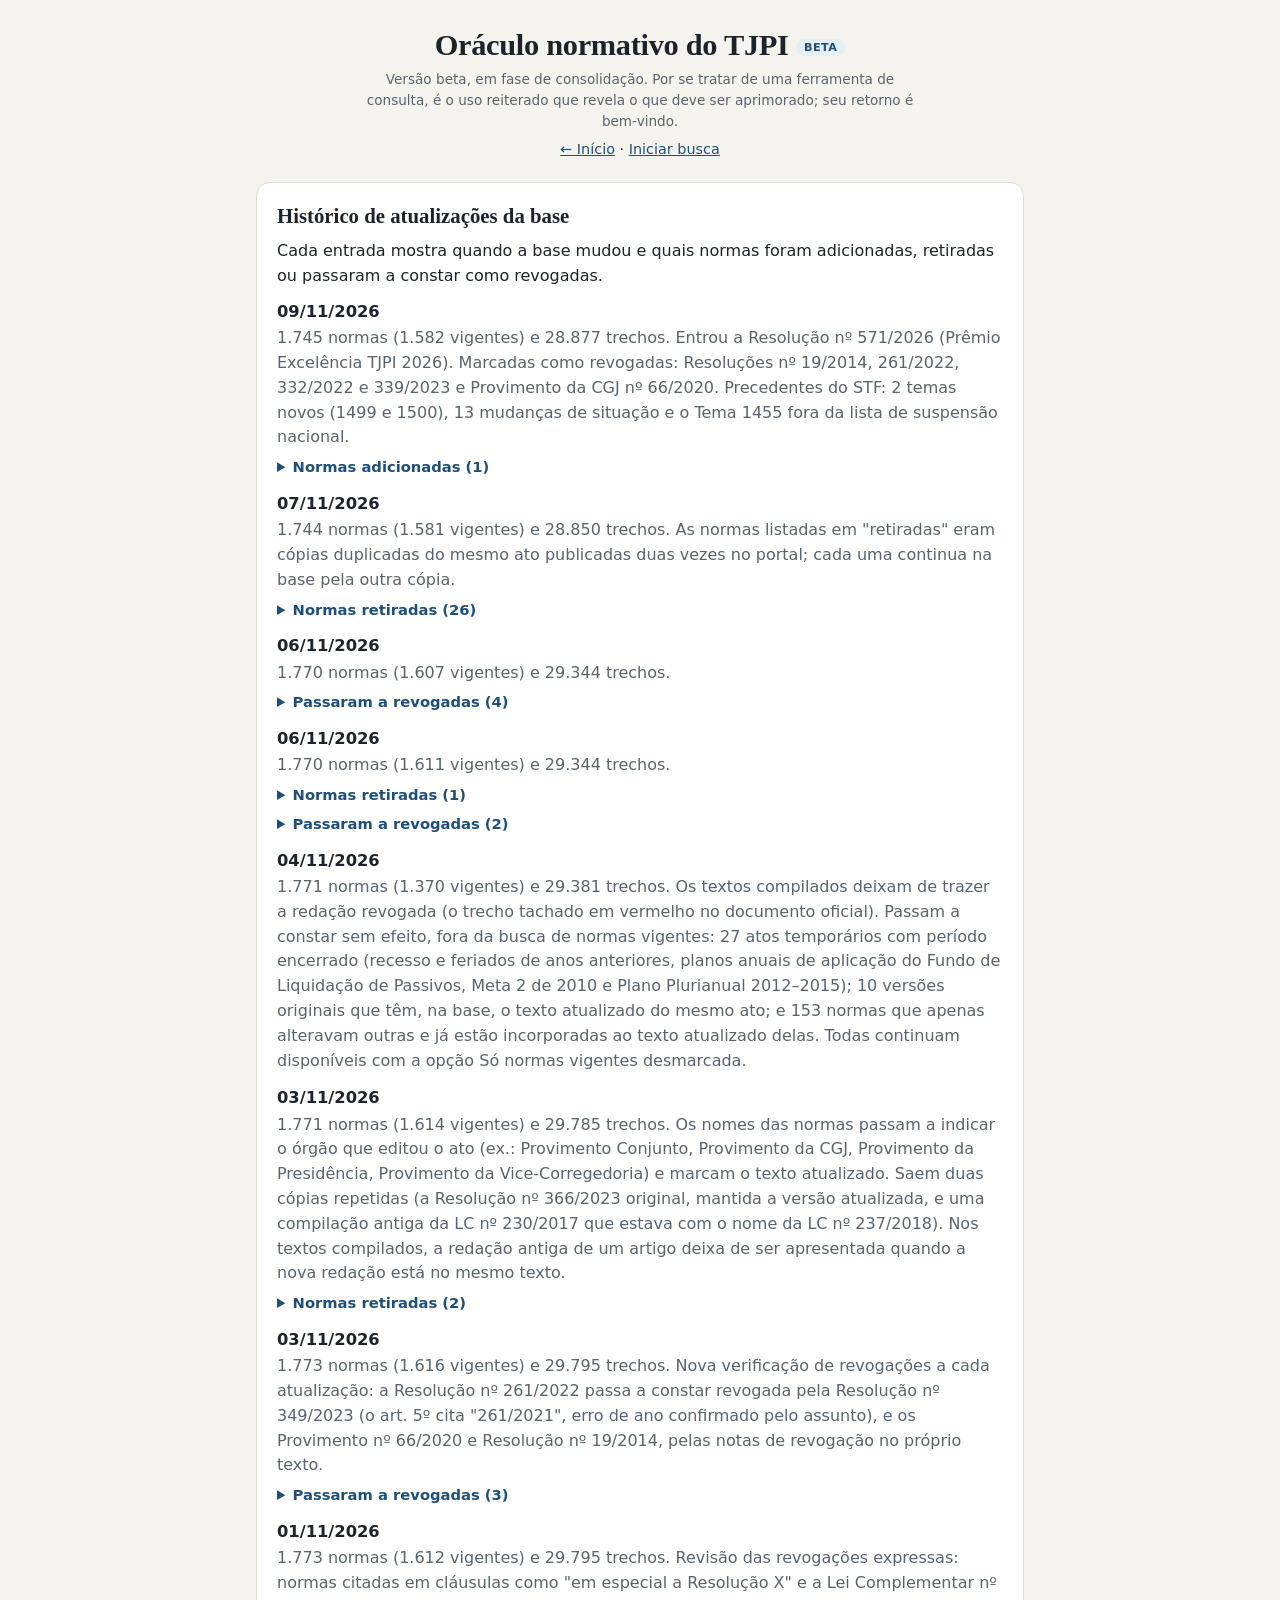
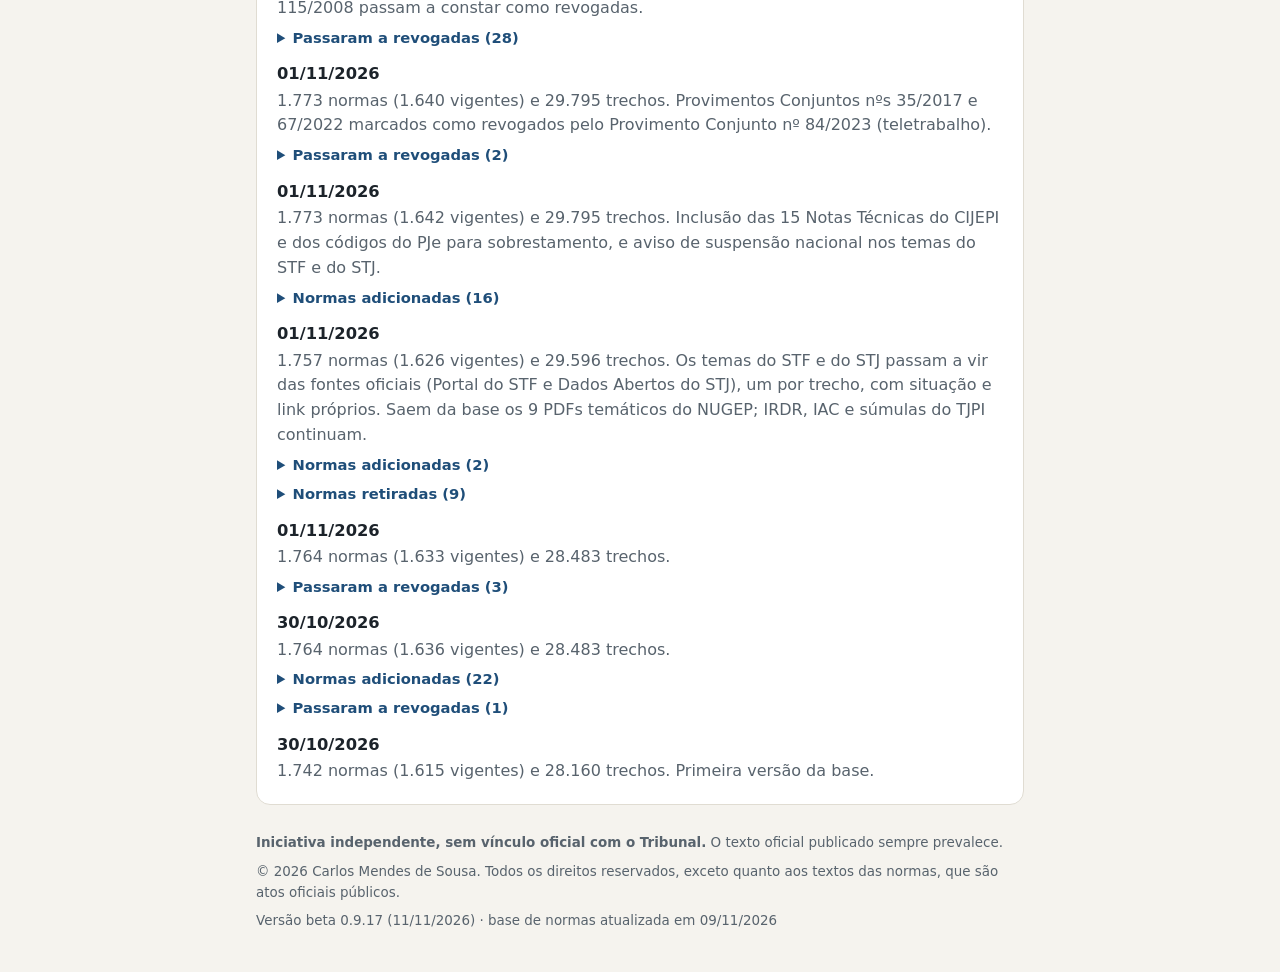
==== commit f48267ee: "Versao 0.9.17: prompts de normas e de precedentes pedem a IA que termine a resposta indicando a orig" ====
--- a/atualizacoes.html
+++ b/atualizacoes.html
@@ -6,7 +6,7 @@
 <title>Histórico de atualizações</title>
 <meta name="description" content="Histórico de atualizações da base de normas do Oráculo normativo do TJPI.">
 <link rel="icon" href="data:image/svg+xml,%3Csvg xmlns='http://www.w3.org/2000/svg' viewBox='0 0 32 32'%3E%3Crect width='32' height='32' rx='7' fill='%231f4e79'/%3E%3Cpath d='M6 12 16 6l10 6H6Zm2 2v9m5.300-9v9m5.400-9v9m5.300-9v9M5 25h22' fill='none' stroke='%23fff' stroke-width='1.800' stroke-linecap='round' stroke-linejoin='round'/%3E%3C/svg%3E">
-<link rel="stylesheet" href="estilo.css?v=0bcd01842cfb">
+<link rel="stylesheet" href="estilo.css?v=5671481fbce2">
 </head>
 <body>
 <header class="topo">
@@ -29,7 +29,7 @@
   <p>&copy; 2026 Carlos Mendes de Sousa. Todos os direitos reservados, exceto quanto aos textos das normas, que s&atilde;o atos oficiais p&uacute;blicos.</p>
   <p class="versao-site" data-versao>Versão beta 0.9 (02/11/2026)</p>
 </footer>
-<script src="versao.js?v=0bcd01842cfb"></script>
+<script src="versao.js?v=5671481fbce2"></script>
 
 <script>
   function lista(titulo, nomes) {
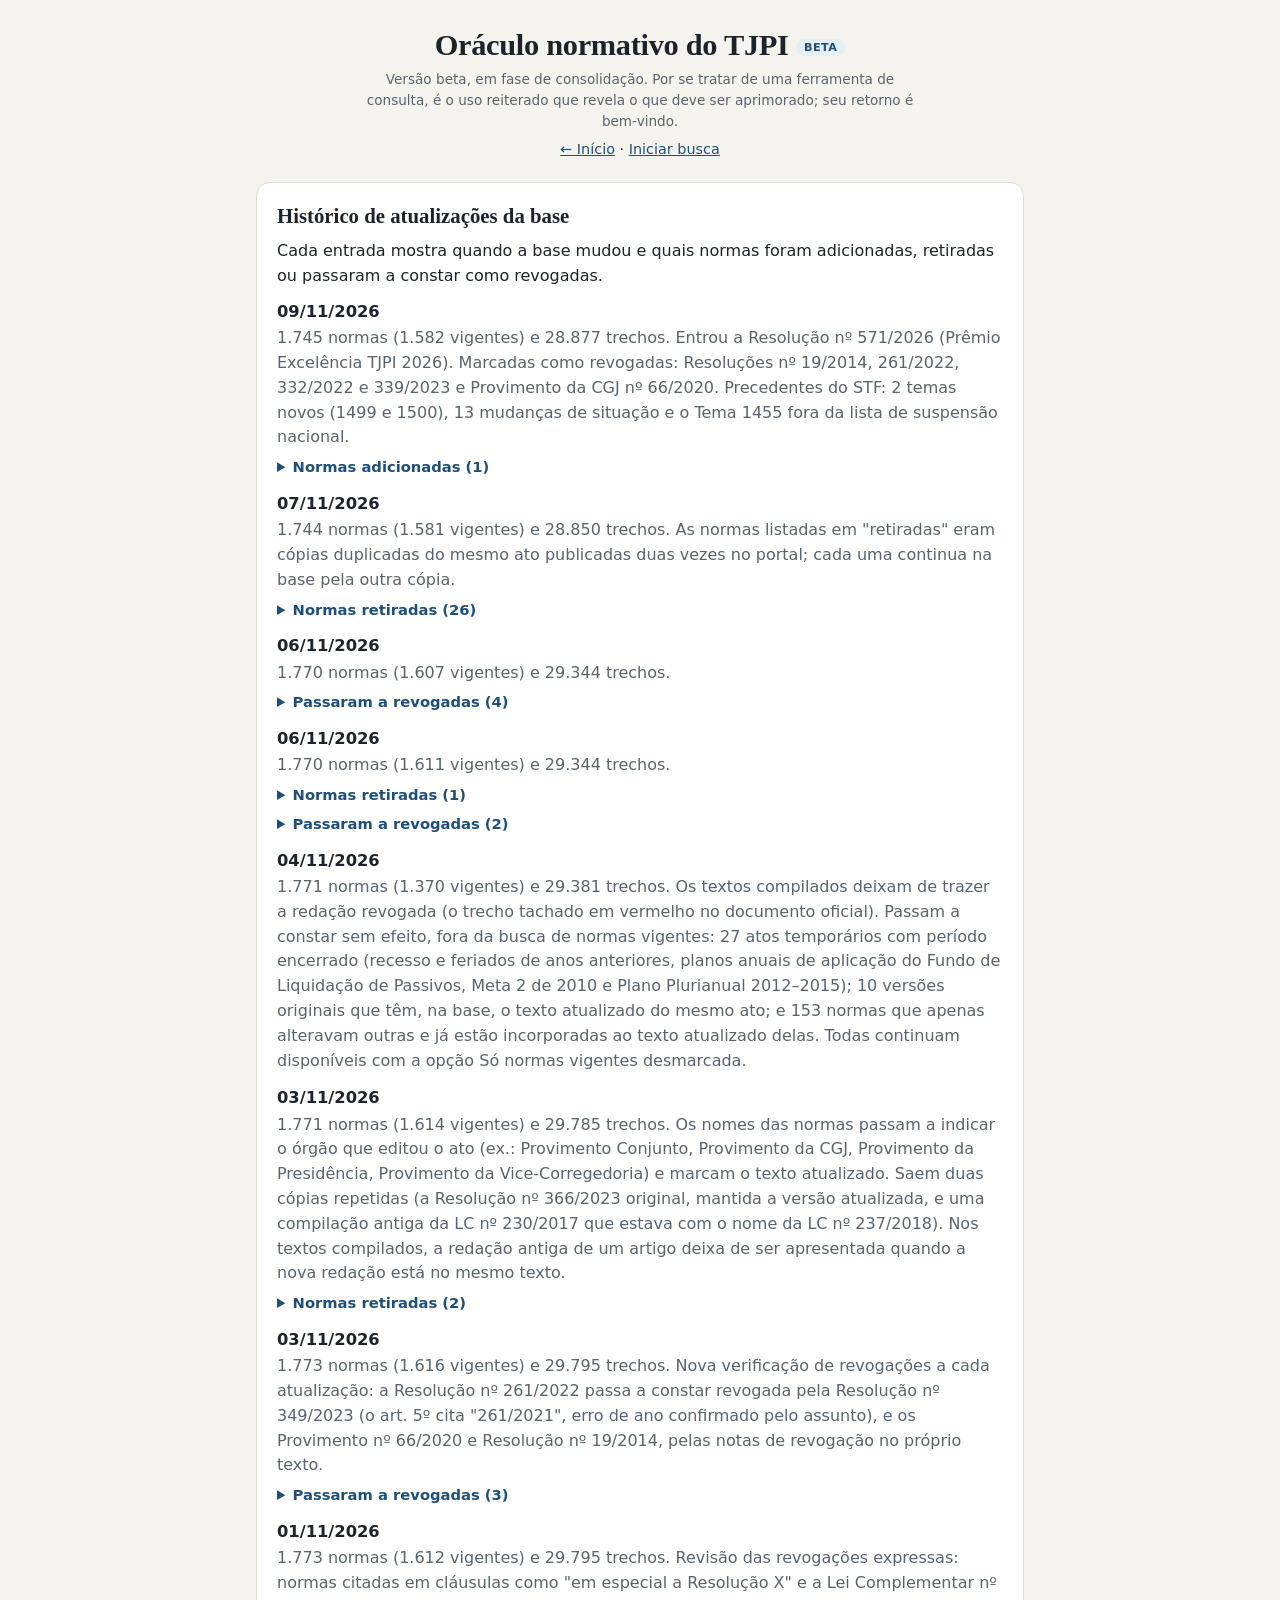
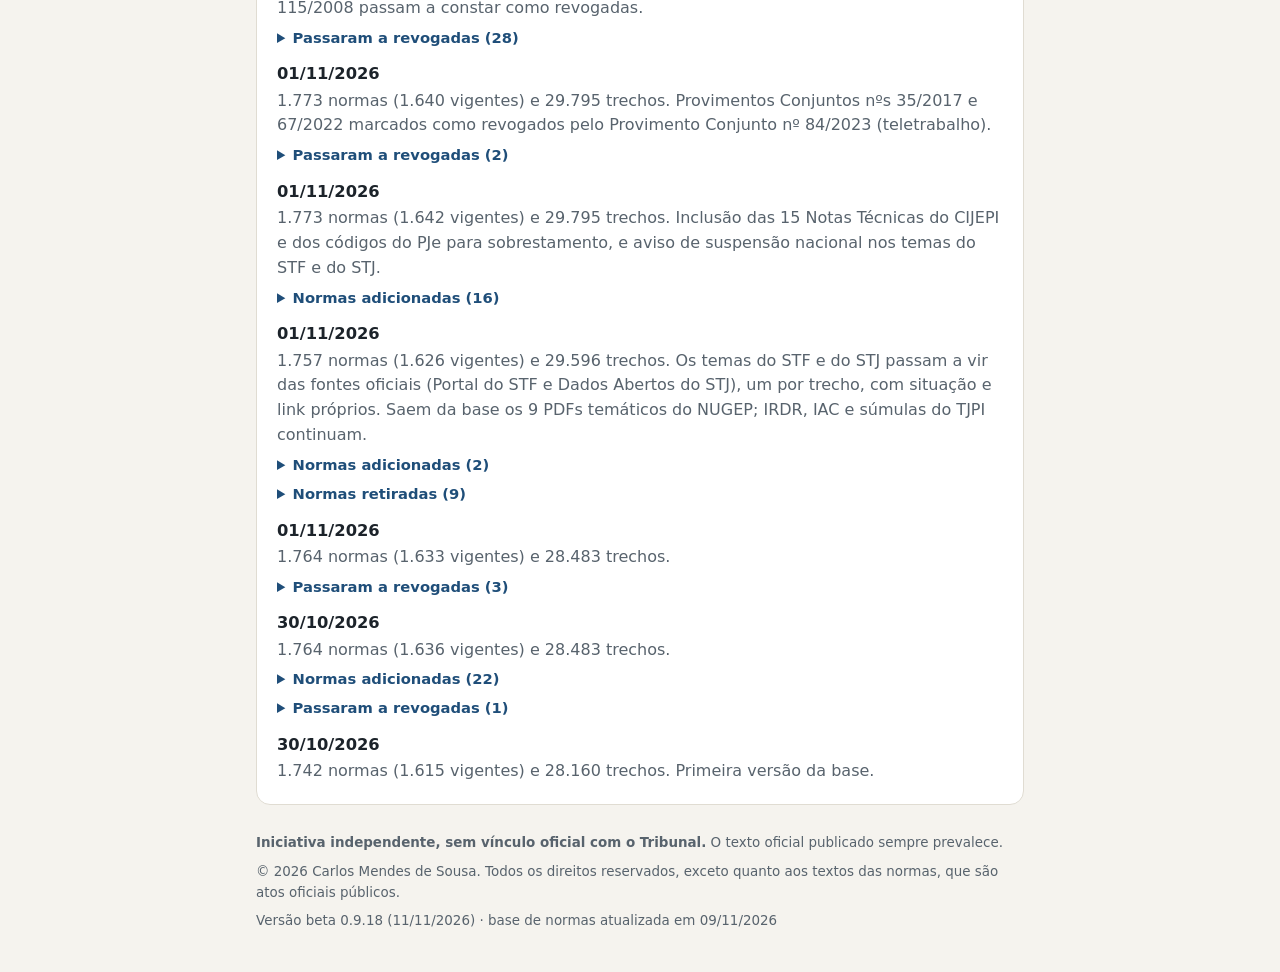
==== commit 1849273e: "Versao 0.9.18: linha de origem (Oraculo Normativo TJPI, com o link) passa para o topo da resposta da" ====
--- a/atualizacoes.html
+++ b/atualizacoes.html
@@ -6,7 +6,7 @@
 <title>Histórico de atualizações</title>
 <meta name="description" content="Histórico de atualizações da base de normas do Oráculo normativo do TJPI.">
 <link rel="icon" href="data:image/svg+xml,%3Csvg xmlns='http://www.w3.org/2000/svg' viewBox='0 0 32 32'%3E%3Crect width='32' height='32' rx='7' fill='%231f4e79'/%3E%3Cpath d='M6 12 16 6l10 6H6Zm2 2v9m5.300-9v9m5.400-9v9m5.300-9v9M5 25h22' fill='none' stroke='%23fff' stroke-width='1.800' stroke-linecap='round' stroke-linejoin='round'/%3E%3C/svg%3E">
-<link rel="stylesheet" href="estilo.css?v=5671481fbce2">
+<link rel="stylesheet" href="estilo.css?v=558ab9c1c466">
 </head>
 <body>
 <header class="topo">
@@ -29,7 +29,7 @@
   <p>&copy; 2026 Carlos Mendes de Sousa. Todos os direitos reservados, exceto quanto aos textos das normas, que s&atilde;o atos oficiais p&uacute;blicos.</p>
   <p class="versao-site" data-versao>Versão beta 0.9 (02/11/2026)</p>
 </footer>
-<script src="versao.js?v=5671481fbce2"></script>
+<script src="versao.js?v=558ab9c1c466"></script>
 
 <script>
   function lista(titulo, nomes) {
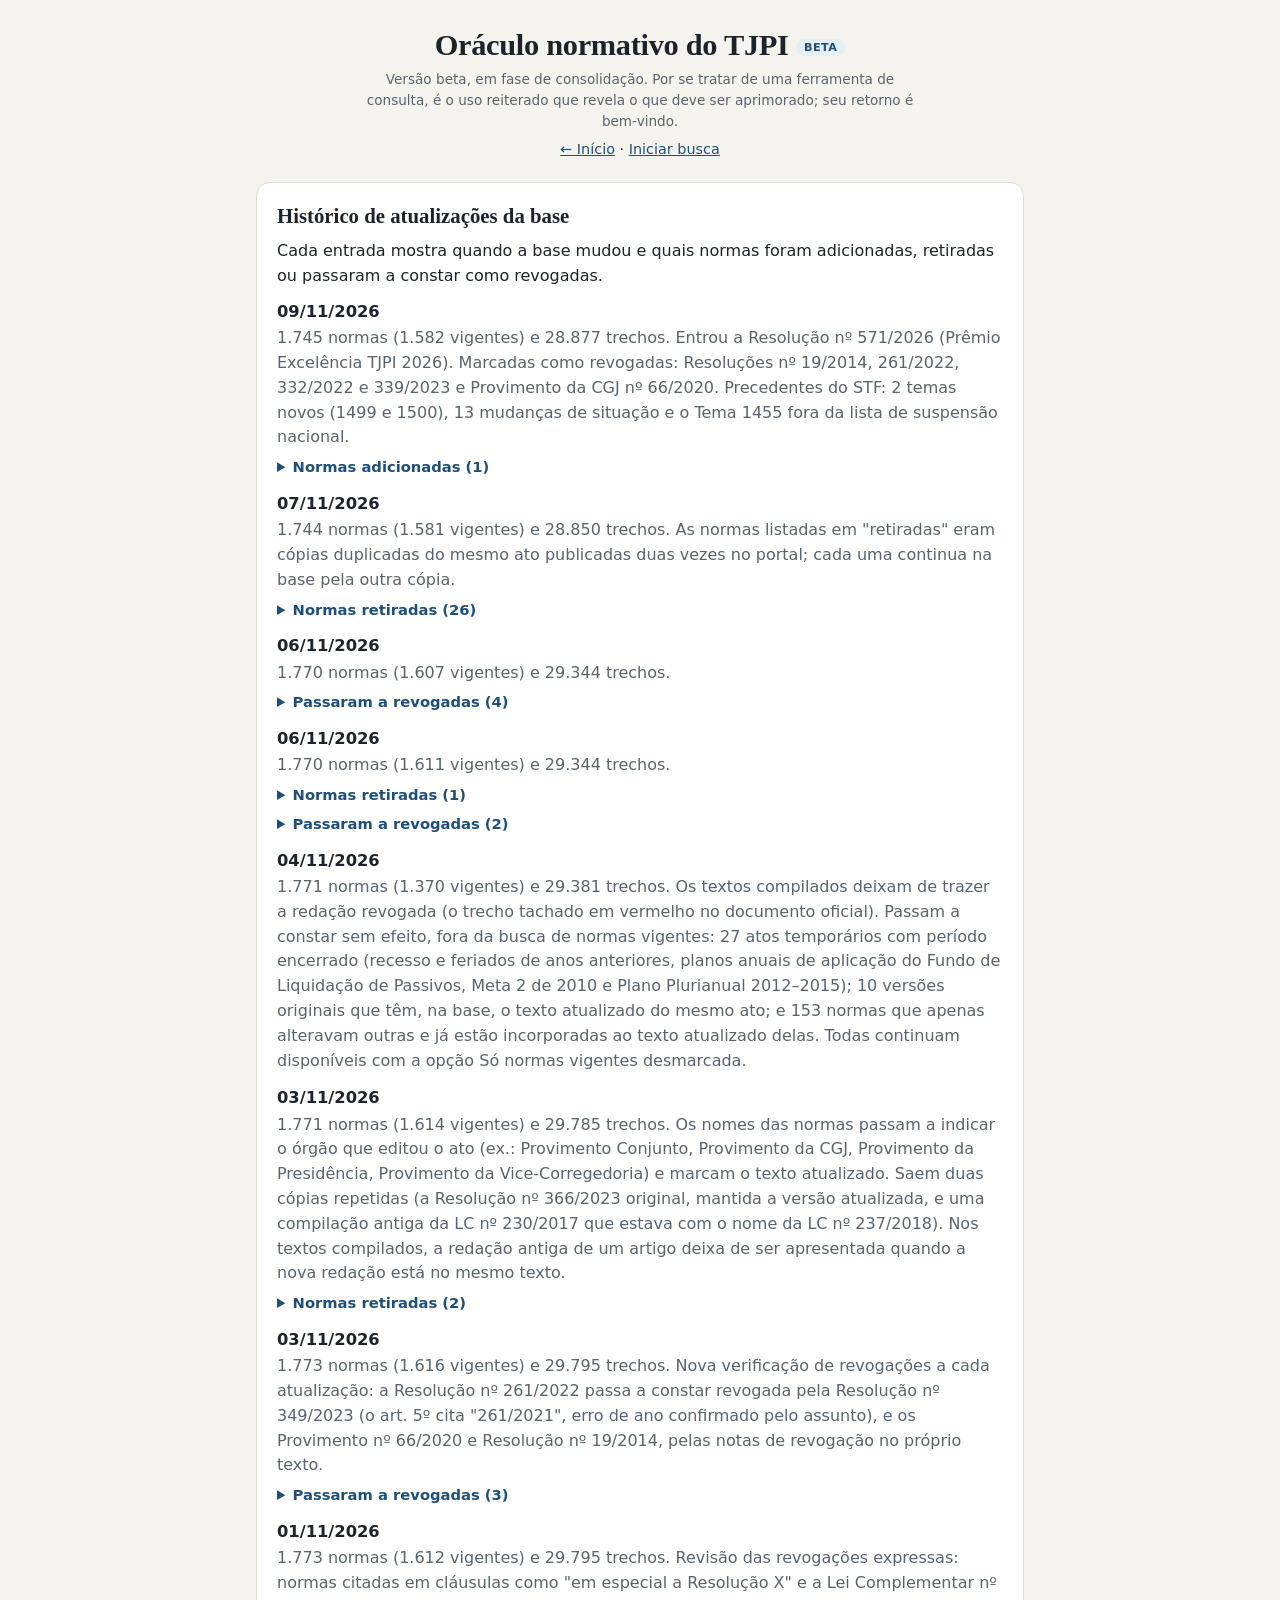
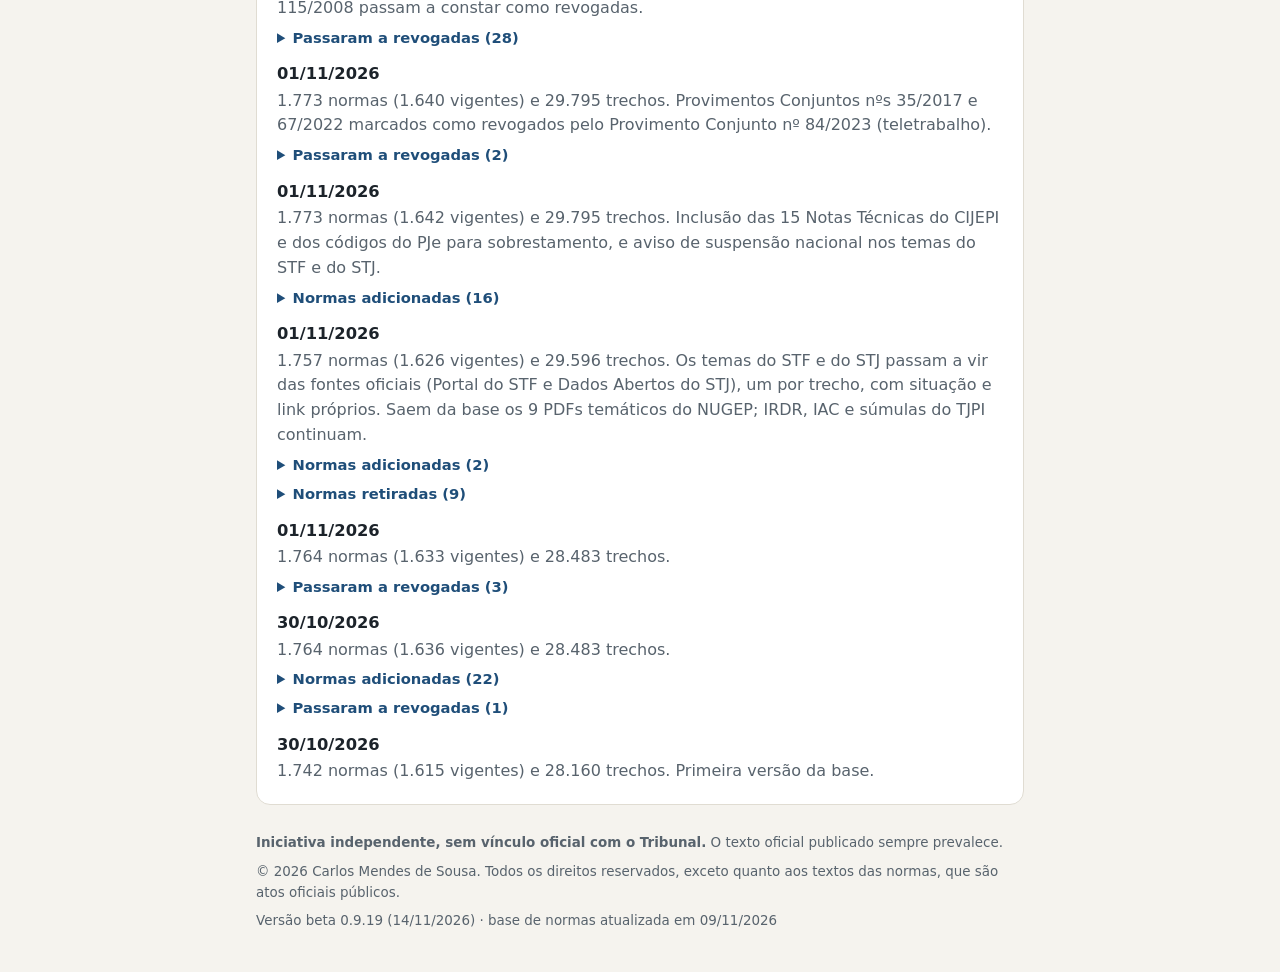
==== commit a90270fd: "Versao beta 0.9.19: caixa unica de duvida, janela Perguntar a IA, barra fixa, busca na pagina inicia" ====
--- a/atualizacoes.html
+++ b/atualizacoes.html
@@ -6,7 +6,7 @@
 <title>Histórico de atualizações</title>
 <meta name="description" content="Histórico de atualizações da base de normas do Oráculo normativo do TJPI.">
 <link rel="icon" href="data:image/svg+xml,%3Csvg xmlns='http://www.w3.org/2000/svg' viewBox='0 0 32 32'%3E%3Crect width='32' height='32' rx='7' fill='%231f4e79'/%3E%3Cpath d='M6 12 16 6l10 6H6Zm2 2v9m5.300-9v9m5.400-9v9m5.300-9v9M5 25h22' fill='none' stroke='%23fff' stroke-width='1.800' stroke-linecap='round' stroke-linejoin='round'/%3E%3C/svg%3E">
-<link rel="stylesheet" href="estilo.css?v=558ab9c1c466">
+<link rel="stylesheet" href="estilo.css?v=fc837f9bcfa9">
 </head>
 <body>
 <header class="topo">
@@ -29,7 +29,7 @@
   <p>&copy; 2026 Carlos Mendes de Sousa. Todos os direitos reservados, exceto quanto aos textos das normas, que s&atilde;o atos oficiais p&uacute;blicos.</p>
   <p class="versao-site" data-versao>Versão beta 0.9 (02/11/2026)</p>
 </footer>
-<script src="versao.js?v=558ab9c1c466"></script>
+<script src="versao.js?v=fc837f9bcfa9"></script>
 
 <script>
   function lista(titulo, nomes) {
--- a/estilo.css
+++ b/estilo.css
@@ -226,3 +226,50 @@
   .ia-botoes button { flex: 1 1 100%; }
 }
 .ia-limite { font-size: .85rem; color: var(--suave); margin: 8px 0 0; }
+
+/* caixa unica de duvida (0.9.19) */
+.campo-duvida textarea, .busca-inicio textarea {
+  display: block; width: 100%; box-sizing: border-box; min-height: 64px; font: inherit; font-size: 1.05rem; padding: 10px 14px; resize: vertical;
+  border: 1px solid var(--borda-forte); border-radius: 10px; background: var(--cartao); color: var(--texto);
+}
+.campo-duvida textarea::placeholder, .busca-inicio textarea::placeholder { color: var(--suave); opacity: .85; }
+.botoes-duvida { display: flex; flex-wrap: wrap; gap: 8px; margin-top: 8px; }
+.botoes-duvida button { flex: 1 1 200px; }
+/* passo da IA: um botao principal e opcoes secundarias */
+.ia-valor { margin: 0 0 10px; font-size: .97rem; }
+.ia-botoes button.ia-principal { flex: 1 1 100%; font-size: 1.1rem; min-height: 54px; }
+.ia-outras { display: flex; flex-wrap: wrap; gap: 8px; flex: 1 1 100%; }
+.ia-outras button { flex: 1 1 160px; }
+.ia-aviso { font-size: 1rem; }
+.ia-aviso ol { margin: 6px 0 0; padding-left: 22px; }
+.ia-aviso li { margin: 2px 0; }
+/* barra fixa no rodape da tela */
+.barra-ia {
+  position: fixed; left: 0; right: 0; bottom: 0; z-index: 20; display: flex; gap: 8px; justify-content: center;
+  padding: 10px 16px calc(10px + env(safe-area-inset-bottom)); background: var(--cartao); border-top: 1px solid var(--borda-forte);
+  box-shadow: 0 -4px 16px rgba(28, 35, 42, .12);
+}
+.barra-ia[hidden] { display: none; }
+.barra-ia button { flex: 0 1 auto; }
+.barra-ia #barra-chatgpt { flex: 1 1 auto; max-width: 420px; }
+body.com-barra { padding-bottom: 84px; }
+/* busca na pagina inicial */
+.busca-inicio { max-width: 560px; margin: 16px auto 0; text-align: left; }
+.busca-inicio button { width: 100%; margin-top: 8px; }
+
+/* janela "Leve sua duvida a IA" (0.9.19) */
+.janela-ia { width: calc(100% - 24px); max-width: 600px; max-height: calc(100dvh - 24px); overflow: auto; box-sizing: border-box;
+  border: 1px solid var(--borda); border-radius: 12px; background: var(--cartao); color: inherit; padding: 16px; }
+.janela-ia::backdrop { background: rgba(28, 35, 42, .55); }
+.j-topo { display: flex; align-items: center; justify-content: space-between; gap: 12px; }
+.j-topo h2 { margin: 0; font: 600 1.2rem/1.25 var(--titulo); }
+.j-nota { margin: 10px 0 0; padding: 8px 10px; border-radius: 8px; background: var(--cartao-2); border: 1px solid var(--borda); font-size: .9rem; }
+.j-passos { margin: 12px 0 0; padding-left: 22px; display: grid; gap: 14px; }
+.j-passos li::marker { font-weight: 700; color: var(--primaria); }
+.j-texto { display: block; width: 100%; box-sizing: border-box; height: 130px; margin-top: 8px; font: .8rem/1.4 ui-monospace, Consolas, monospace; padding: 8px;
+  border: 1px solid var(--borda); border-radius: 8px; background: var(--cartao-2); color: var(--texto); resize: vertical; }
+.j-copiar { width: 100%; margin-top: 8px; font-size: 1.1rem; min-height: 52px; }
+button.j-copiar.copiado, button.j-copiar.copiado:hover { background: var(--vigente); color: #fff; }
+.j-copiado { margin: 8px 0 0; padding: 8px 10px; border-radius: 8px; font-weight: 600; font-size: .95rem; color: var(--vigente); background: var(--vigente-fundo); }
+.j-ias { display: flex; flex-wrap: wrap; gap: 8px; margin-top: 8px; }
+.j-ias button { flex: 1 1 160px; min-height: 48px; }
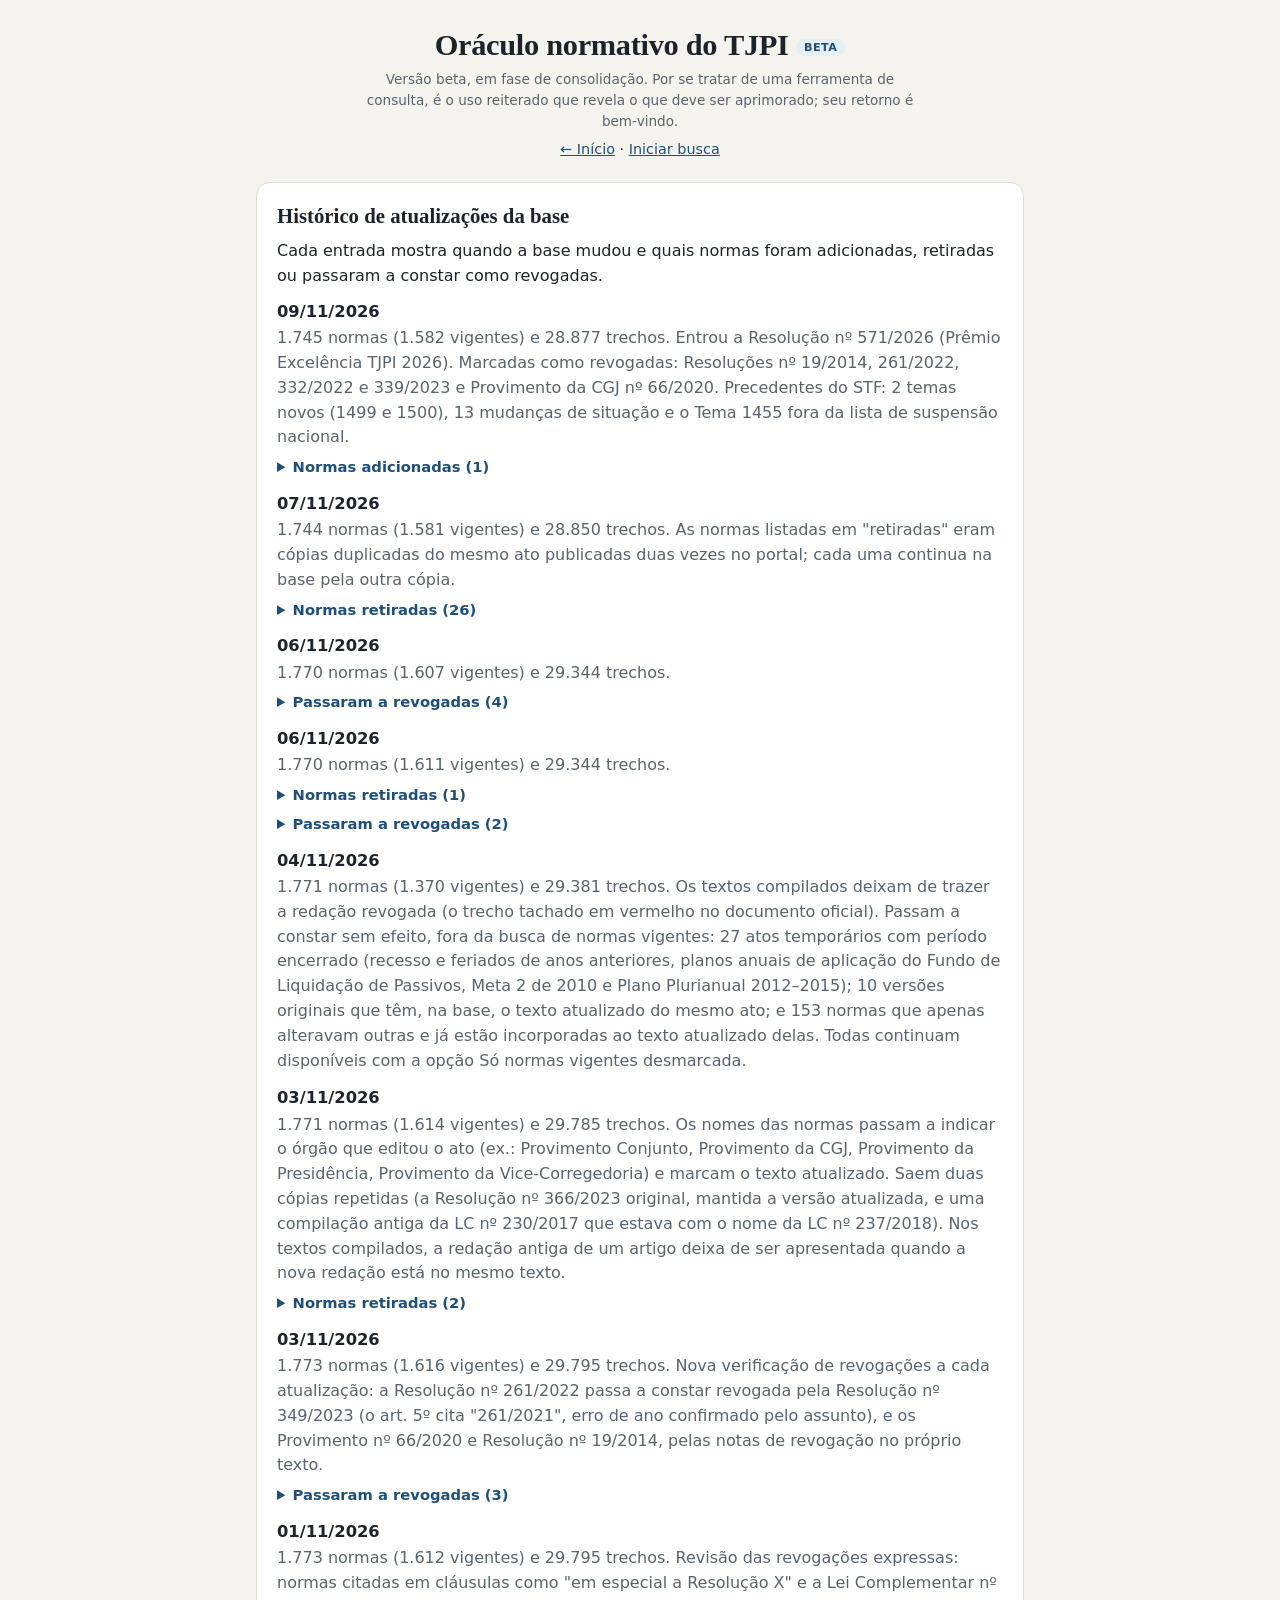
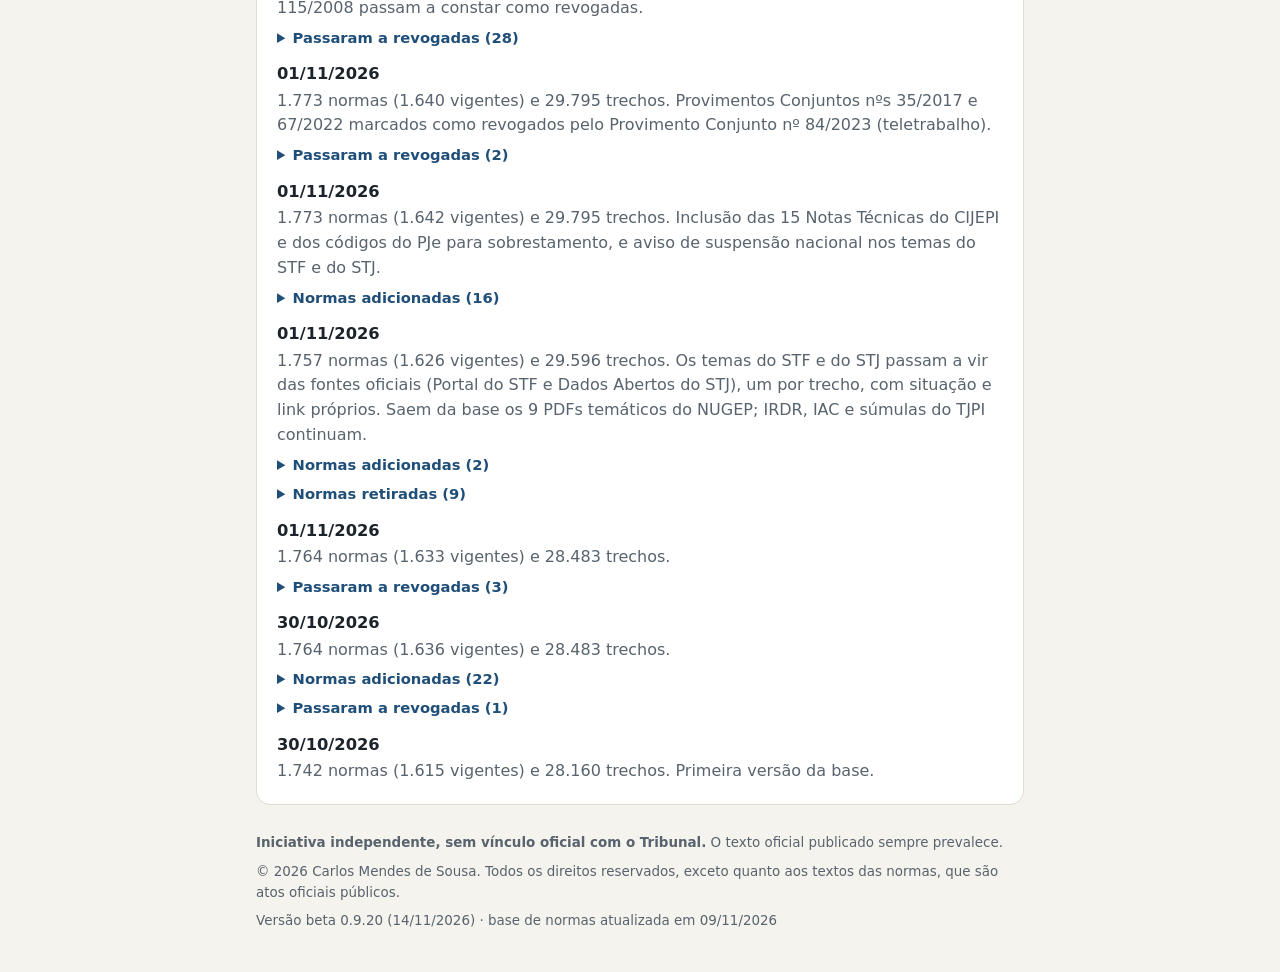
==== commit f21fe204: "Versao beta 0.9.20: botao Explicar o tema todo com fundo azul-claro" ====
--- a/atualizacoes.html
+++ b/atualizacoes.html
@@ -6,7 +6,7 @@
 <title>Histórico de atualizações</title>
 <meta name="description" content="Histórico de atualizações da base de normas do Oráculo normativo do TJPI.">
 <link rel="icon" href="data:image/svg+xml,%3Csvg xmlns='http://www.w3.org/2000/svg' viewBox='0 0 32 32'%3E%3Crect width='32' height='32' rx='7' fill='%231f4e79'/%3E%3Cpath d='M6 12 16 6l10 6H6Zm2 2v9m5.300-9v9m5.400-9v9m5.300-9v9M5 25h22' fill='none' stroke='%23fff' stroke-width='1.800' stroke-linecap='round' stroke-linejoin='round'/%3E%3C/svg%3E">
-<link rel="stylesheet" href="estilo.css?v=fc837f9bcfa9">
+<link rel="stylesheet" href="estilo.css?v=f38ea8e24497">
 </head>
 <body>
 <header class="topo">
@@ -29,7 +29,7 @@
   <p>&copy; 2026 Carlos Mendes de Sousa. Todos os direitos reservados, exceto quanto aos textos das normas, que s&atilde;o atos oficiais p&uacute;blicos.</p>
   <p class="versao-site" data-versao>Versão beta 0.9 (02/11/2026)</p>
 </footer>
-<script src="versao.js?v=fc837f9bcfa9"></script>
+<script src="versao.js?v=f38ea8e24497"></script>
 
 <script>
   function lista(titulo, nomes) {
--- a/estilo.css
+++ b/estilo.css
@@ -273,3 +273,7 @@
 .j-copiado { margin: 8px 0 0; padding: 8px 10px; border-radius: 8px; font-weight: 600; font-size: .95rem; color: var(--vigente); background: var(--vigente-fundo); }
 .j-ias { display: flex; flex-wrap: wrap; gap: 8px; margin-top: 8px; }
 .j-ias button { flex: 1 1 160px; min-height: 48px; }
+
+/* botao secundario com fundo azul-claro: vazado parecia desativado (0.9.20) */
+button.secundario:not(:disabled) { background: var(--primaria-fundo); }
+button.secundario:hover:not(:disabled) { background: var(--primaria-fundo); filter: brightness(.94); }
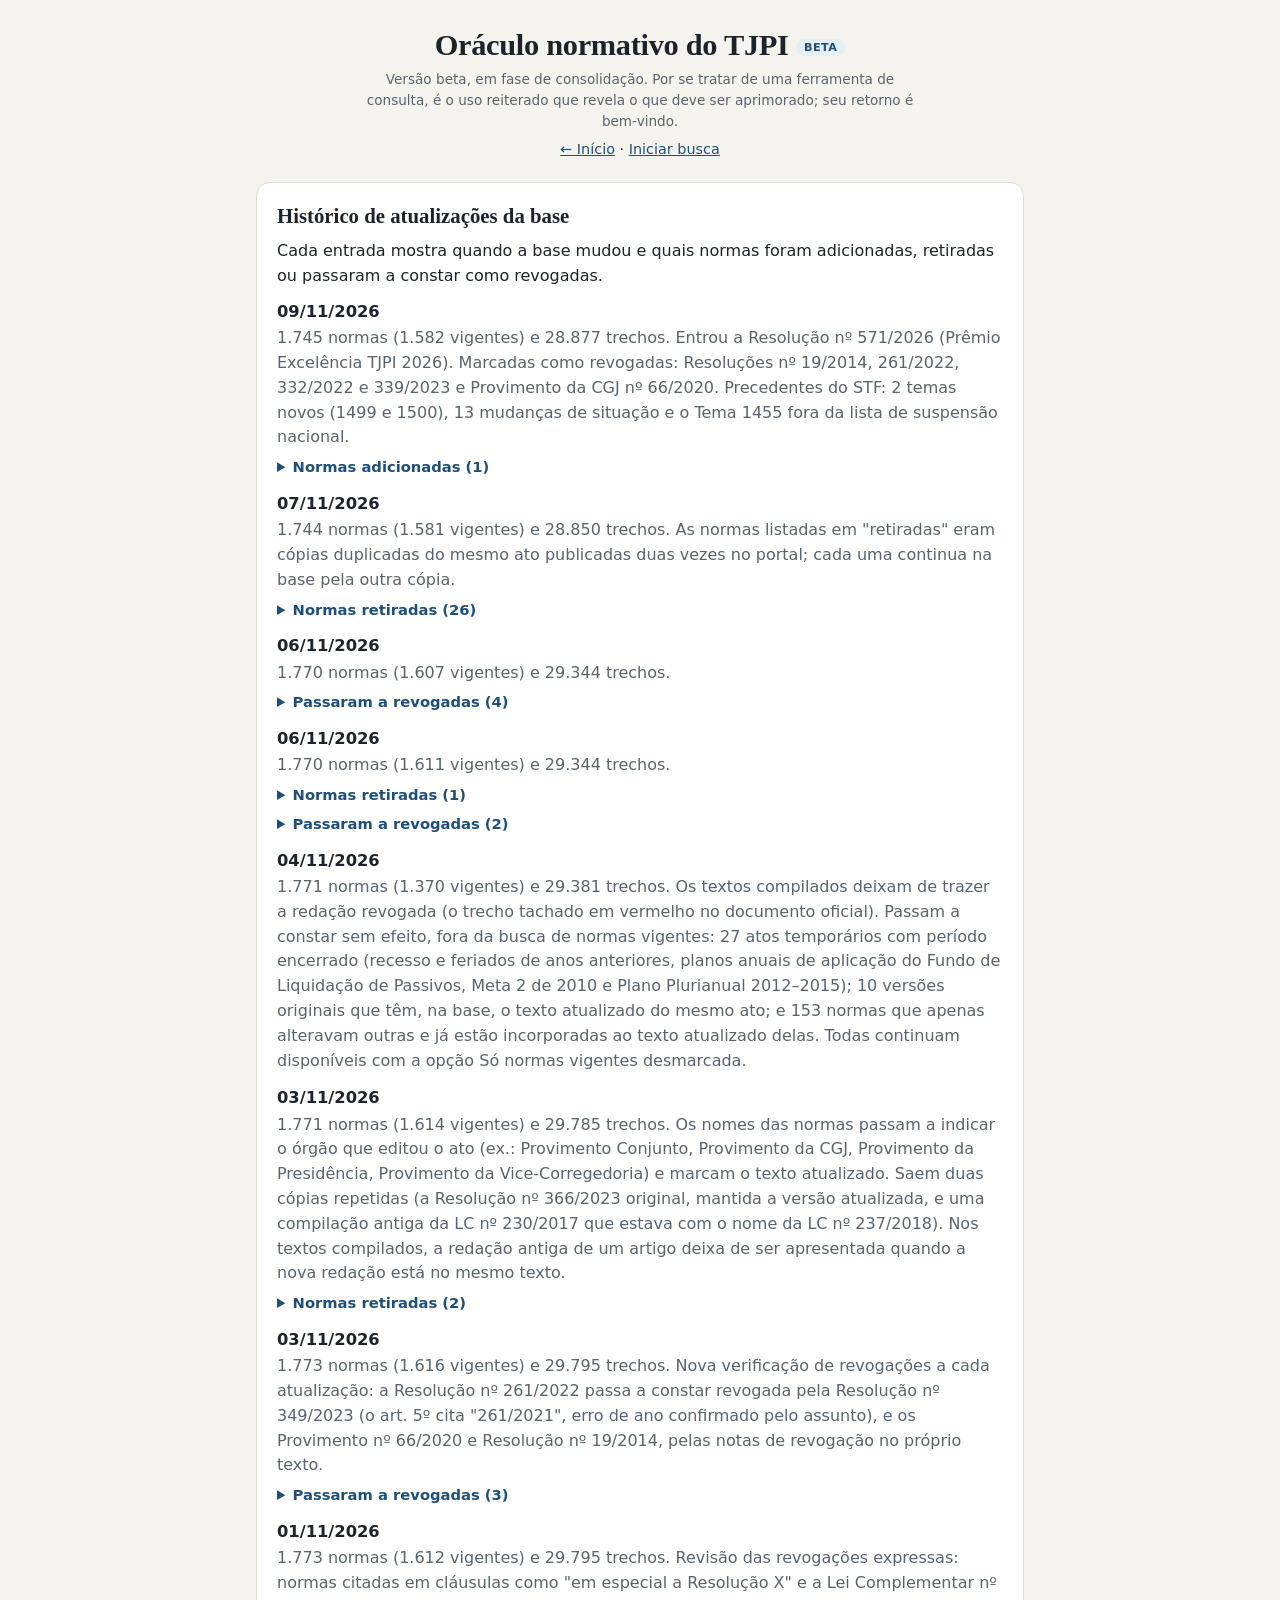
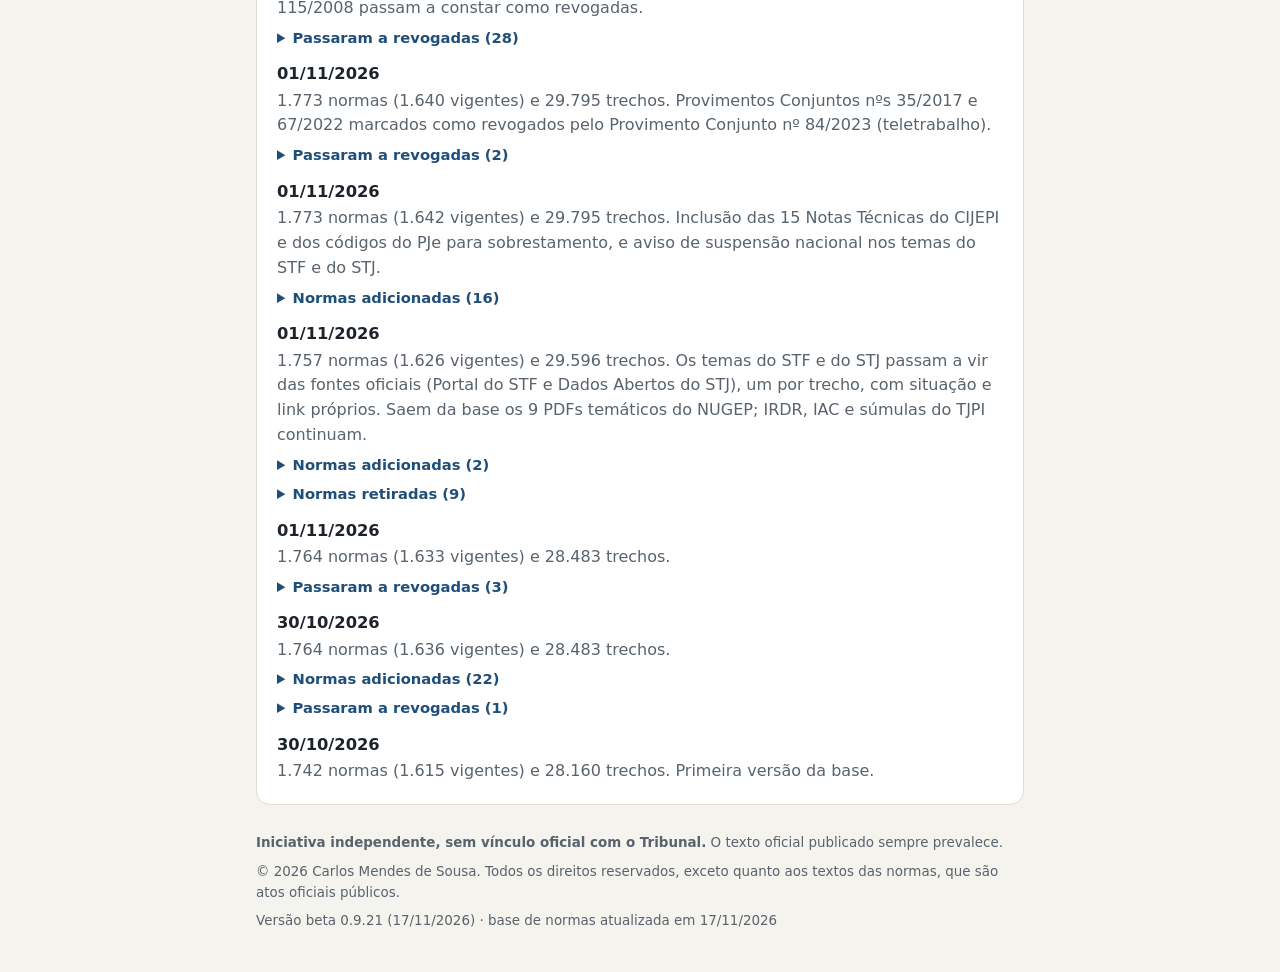
==== commit a53d786d: "Versao beta 0.9.21: a pagina confere a base ao carregar e baixa de novo se o GitHub Pages servir arq" ====
--- a/atualizacoes.html
+++ b/atualizacoes.html
@@ -6,7 +6,7 @@
 <title>Histórico de atualizações</title>
 <meta name="description" content="Histórico de atualizações da base de normas do Oráculo normativo do TJPI.">
 <link rel="icon" href="data:image/svg+xml,%3Csvg xmlns='http://www.w3.org/2000/svg' viewBox='0 0 32 32'%3E%3Crect width='32' height='32' rx='7' fill='%231f4e79'/%3E%3Cpath d='M6 12 16 6l10 6H6Zm2 2v9m5.300-9v9m5.400-9v9m5.300-9v9M5 25h22' fill='none' stroke='%23fff' stroke-width='1.800' stroke-linecap='round' stroke-linejoin='round'/%3E%3C/svg%3E">
-<link rel="stylesheet" href="estilo.css?v=f38ea8e24497">
+<link rel="stylesheet" href="estilo.css?v=e2cee6a480df">
 </head>
 <body>
 <header class="topo">
@@ -29,7 +29,7 @@
   <p>&copy; 2026 Carlos Mendes de Sousa. Todos os direitos reservados, exceto quanto aos textos das normas, que s&atilde;o atos oficiais p&uacute;blicos.</p>
   <p class="versao-site" data-versao>Versão beta 0.9 (02/11/2026)</p>
 </footer>
-<script src="versao.js?v=f38ea8e24497"></script>
+<script src="versao.js?v=e2cee6a480df"></script>
 
 <script>
   function lista(titulo, nomes) {
